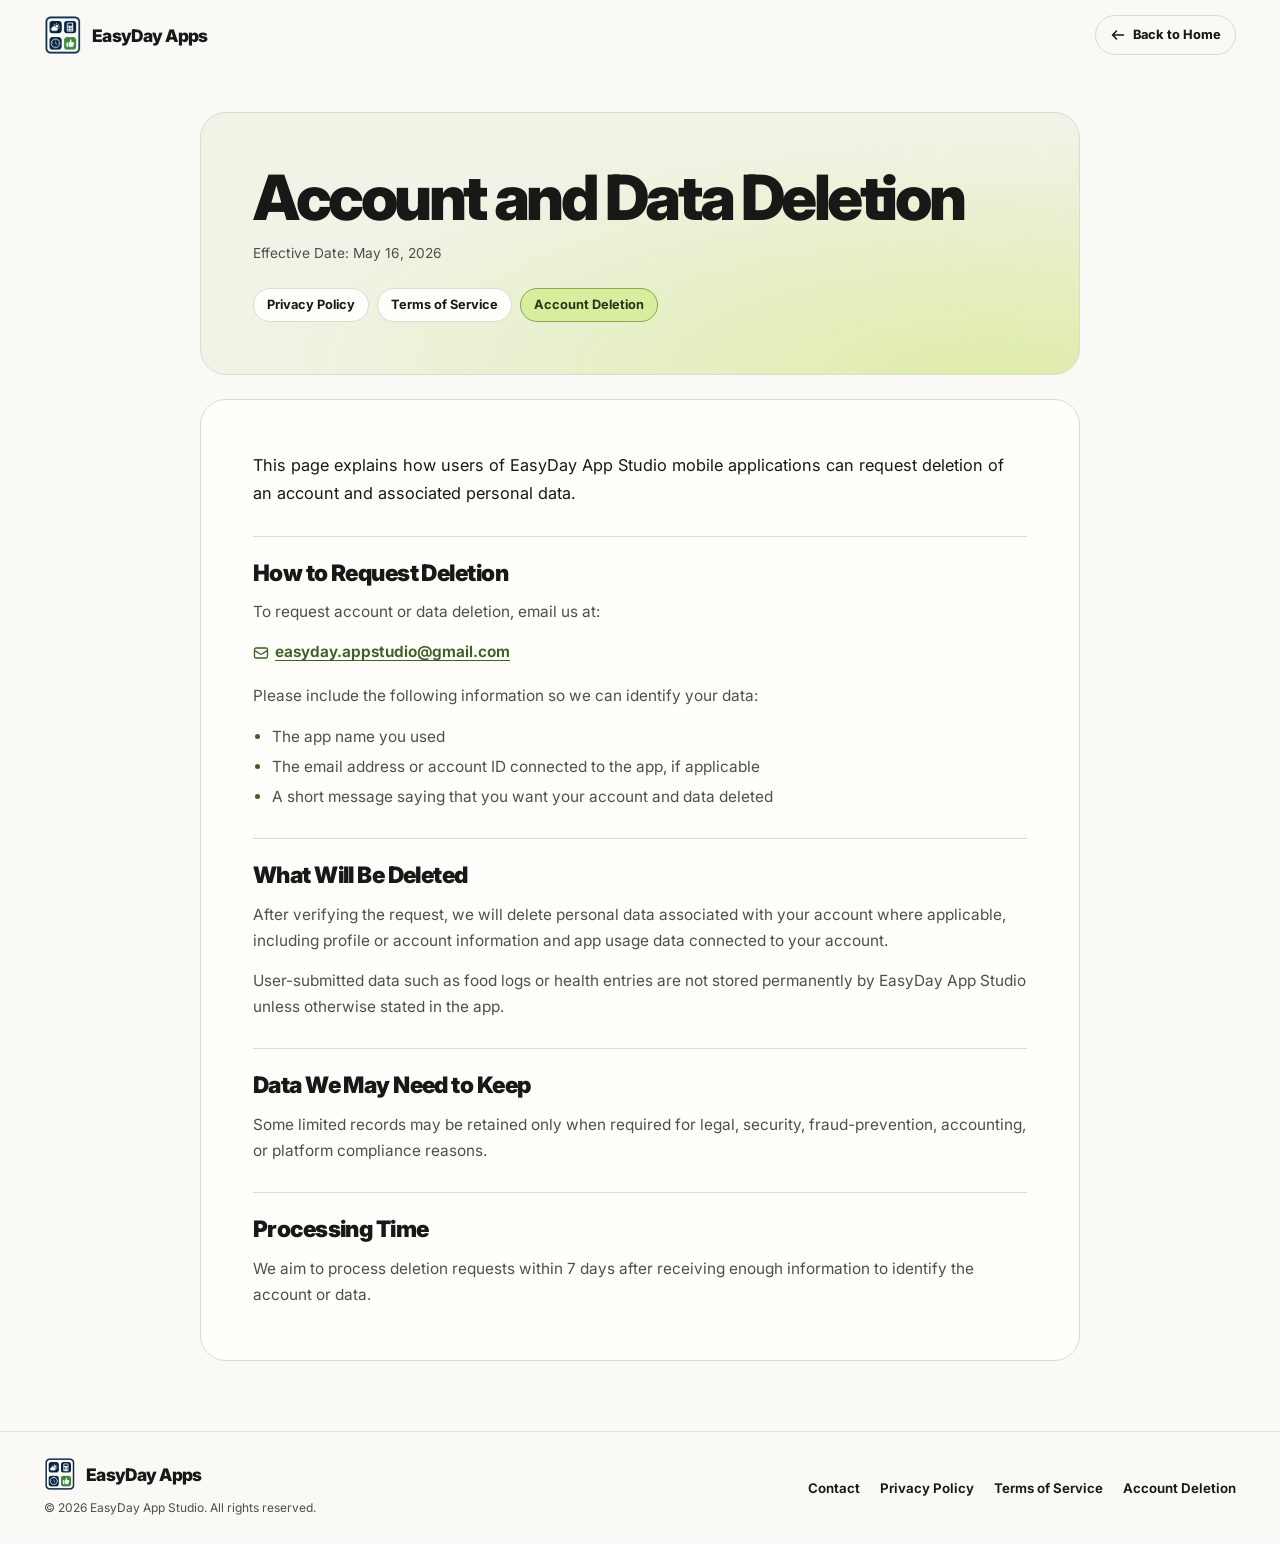
==== account-deletion.html @ 20a2bd1e "Match legal pages to the EasyDay site design" ====
<!DOCTYPE html>
<html lang="en">
<head>
  <meta charset="UTF-8">
  <meta name="viewport" content="width=device-width, initial-scale=1.0">
  <link rel="icon" type="image/x-icon" href="assets/ico.ico">
  <title>Account Deletion — EasyDay App Studio</title>
  <link rel="preconnect" href="https://fonts.googleapis.com">
  <link rel="preconnect" href="https://fonts.gstatic.com" crossorigin>
  <link href="https://fonts.googleapis.com/css2?family=Inter:wght@400;500;600;700;800;900&display=swap" rel="stylesheet">
  <meta name="theme-color" content="#f8f7f2">
  <script src="assets/theme.js"></script>
  <link rel="stylesheet" href="assets/home.css">
  <link rel="stylesheet" href="assets/dark.css">
  <link rel="stylesheet" href="assets/legal.css">
</head>
<body class="legal-page">
  <a class="skip-link" href="#main">Skip to content</a>
  <header class="site-header legal-header">
    <div class="wrap header-inner">
      <a class="brand" href="index.html">
        <img src="assets/Icon.png" width="38" height="38" alt="">
        <span>EasyDay Apps</span>
      </a>
      <a class="button legal-back" href="index.html">
        <svg width="16" height="16" viewBox="0 0 16 16" aria-hidden="true">
          <path d="M13.5 8h-11m4-4-4 4 4 4" fill="none" stroke="currentColor" stroke-width="1.6" stroke-linecap="round" stroke-linejoin="round"/>
        </svg>
        <span>Back to Home</span>
      </a>
    </div>
  </header>

  <main class="wrap legal-shell" id="main" aria-labelledby="document-title">
    <header class="legal-hero">
      <h1 id="document-title">Account and Data Deletion</h1>
      <p class="effective">Effective Date: May 16, 2026</p>
      <nav class="legal-nav" aria-label="Legal documents">
        <a href="privacy-policy.html">Privacy Policy</a>
        <a href="terms-of-service.html">Terms of Service</a>
        <a href="account-deletion.html" aria-current="page">Account Deletion</a>
      </nav>
    </header>

    <article class="legal-copy" aria-labelledby="document-title">
      <p class="intro">This page explains how users of EasyDay App Studio mobile applications can request deletion of an account and associated personal data.</p>

      <h2>How to Request Deletion</h2>
      <p>To request account or data deletion, email us at:</p>
      <p><a href="mailto:easyday.appstudio@gmail.com" class="contact-link">
        <svg width="16" height="16" fill="none" viewBox="0 0 24 24" stroke="currentColor" stroke-width="2"><path stroke-linecap="round" stroke-linejoin="round" d="M21.75 6.75v10.5a2.25 2.25 0 0 1-2.25 2.25h-15a2.25 2.25 0 0 1-2.25-2.25V6.75m19.5 0A2.25 2.25 0 0 0 19.5 4.5h-15a2.25 2.25 0 0 0-2.25 2.25m19.5 0v.243a2.25 2.25 0 0 1-1.07 1.916l-7.5 4.615a2.25 2.25 0 0 1-2.36 0L3.32 8.91a2.25 2.25 0 0 1-1.07-1.916V6.75"/></svg>
        easyday.appstudio@gmail.com
      </a></p>
      <p>Please include the following information so we can identify your data:</p>
      <ul>
        <li>The app name you used</li>
        <li>The email address or account ID connected to the app, if applicable</li>
        <li>A short message saying that you want your account and data deleted</li>
      </ul>

      <h2>What Will Be Deleted</h2>
      <p>After verifying the request, we will delete personal data associated with your account where applicable, including profile or account information and app usage data connected to your account.</p>
      <p>User-submitted data such as food logs or health entries are not stored permanently by EasyDay App Studio unless otherwise stated in the app.</p>

      <h2>Data We May Need to Keep</h2>
      <p>Some limited records may be retained only when required for legal, security, fraud-prevention, accounting, or platform compliance reasons.</p>

      <h2>Processing Time</h2>
      <p>We aim to process deletion requests within 7 days after receiving enough information to identify the account or data.</p>
    </article>
  </main>

  <footer class="site-footer" id="support">
    <div class="wrap footer-inner">
      <div>
        <a class="brand" href="index.html">
          <img src="assets/Icon.png" width="32" height="32" alt="">
          <span>EasyDay Apps</span>
        </a>
        <p>&copy; 2026 EasyDay App Studio. All rights reserved.</p>
      </div>
      <nav class="footer-links" aria-label="Support and legal">
        <a href="mailto:easyday.appstudio@gmail.com">Contact</a>
        <a href="privacy-policy.html">Privacy Policy</a>
        <a href="terms-of-service.html">Terms of Service</a>
        <a href="account-deletion.html">Account Deletion</a>
      </nav>
    </div>
  </footer>
</body>
</html>
---- assets/home.css ----
:root {
  color-scheme: light;
  --ink: #161916;
  --muted: #4b5148;
  --paper: #faf9f5;
  --card: #f1efe5;
  --lime: #bde952;
  --line: #dadbd1;
  --wrap: min(1240px, calc(100% - 88px));
  font-family: Inter, Arial, sans-serif;
  color: var(--ink);
  background: var(--paper);
  font-synthesis: none;
}

*, *::before, *::after { box-sizing: border-box; }
html { scroll-behavior: smooth; }
body { margin: 0; min-width: 0; }
img { display: block; max-width: 100%; }
a { color: inherit; text-decoration: none; }
button { font: inherit; }
h1, h2, h3, p, figure { margin: 0; }
h1, h2, h3 { text-wrap: balance; }
p { line-height: 1.55; }
[id] { scroll-margin-top: 20px; }
:focus-visible { outline: 3px solid #527913; outline-offset: 5px; }
.wrap { width: var(--wrap); margin-inline: auto; }
.section { margin-block: 54px; }

.skip-link { position: absolute; top: 8px; left: 8px; padding: 12px; background: white; transform: translateY(-160%); z-index: 10; }
.skip-link:focus { transform: translateY(0); }
.site-header { position: relative; z-index: 2; background: var(--paper); }
.header-inner { display: flex; align-items: center; justify-content: space-between; gap: 26px; min-height: 78px; }
.brand { display: inline-flex; align-items: center; gap: 10px; font-weight: 850; font-size: 1.08rem; white-space: nowrap; letter-spacing: -.04em; }
.brand img { flex: none; object-fit: contain; }
.main-nav, .header-actions, .actions, .language { display: flex; align-items: center; }
.main-nav { gap: clamp(15px, 2.6vw, 39px); }
.main-nav a { font-size: .85rem; font-weight: 650; white-space: nowrap; }
.main-nav a:hover, .footer-links a:hover { text-decoration: underline; text-underline-offset: 4px; }
.header-actions { gap: 16px; }
.language { gap: 2px; border: 1px solid var(--line); border-radius: 24px; padding: 3px; }
.language a { padding: 6px 9px; border-radius: 20px; font-size: .73rem; font-weight: 800; }
.language a[aria-current] { background: #e4efcf; color: #2f4811; }
.theme-toggle {
  display: inline-flex;
  align-items: center;
  gap: 2px;
  flex: none;
  padding: 3px;
  border: 1px solid var(--line);
  border-radius: 24px;
  background: transparent;
  color: var(--muted);
  cursor: pointer;
}
.theme-toggle[hidden] { display: none; }
.theme-toggle span { display: grid; width: 26px; height: 26px; place-items: center; border-radius: 50%; }
.theme-sun { font-size: 1.03rem; line-height: 1; }
.theme-moon::before {
  content: "";
  width: 12px;
  height: 12px;
  border-radius: 50%;
  box-shadow: -3px 2px 0 0 currentColor;
  transform: translate(2px, -1px);
}
.theme-toggle[aria-checked="false"] .theme-sun { background: #e4efcf; color: #2f4811; }
.theme-toggle[aria-checked="true"] .theme-moon { background: #d2edaa; color: #172017; }
.theme-toggle:hover { border-color: #7e9d54; }
.button {
  display: inline-flex;
  justify-content: center;
  align-items: center;
  gap: 12px;
  min-height: 50px;
  border: 1px solid transparent;
  border-radius: 16px;
  padding: 12px 20px;
  font-size: .91rem;
  font-weight: 750;
  line-height: 1.2;
  text-align: center;
  transition: transform .2s ease, background-color .2s ease, box-shadow .2s ease;
}
.button:hover { transform: translateY(-2px); }
.button-lime { color: #151b0d; background: linear-gradient(145deg,#d0f774,#a7d94a); box-shadow: 0 5px 16px #38561526; }
.header-download { min-height: 41px; border-radius: 24px; padding-inline: 16px; white-space: nowrap; font-size: .79rem; }

.hero {
  overflow: hidden;
  background:
    radial-gradient(ellipse at 77% 87%, #d9ec9c 0%, #e8f1cd 28%, transparent 61%),
    radial-gradient(ellipse at 88% 15%, #f0eee3, transparent 54%),
    var(--paper);
}
.hero-grid { display: grid; grid-template-columns: .82fr 1.18fr; align-items: center; min-height: 580px; }
.hero-copy { position: relative; z-index: 1; padding-block: 32px 72px; }
.hero-label {
  display: inline-block;
  margin-bottom: 17px;
  padding: 6px 13px;
  border-radius: 28px;
  background: #e8f2cf;
  color: #243318;
  font-size: .79rem;
  font-weight: 750;
}
.hero h1 { font-size: clamp(3.15rem, 5.4vw, 5.1rem); line-height: .99; font-weight: 900; letter-spacing: -.065em; text-wrap: initial; }
.hero:lang(ru) h1 { font-size: clamp(2.85rem, 4.75vw, 4.4rem); }
.hero h1 span { display: block; }
.underline { position: relative; width: fit-content; white-space: nowrap; }
.underline::after {
  position: absolute;
  content: "";
  left: 8%;
  right: 2%;
  bottom: -.18em;
  height: .22em;
  border-top: .069em solid #a9d645;
  border-radius: 50%;
  transform: rotate(-2deg);
}
.hero-description { max-width: 415px; margin-top: 28px; color: #383d35; font-size: clamp(1.08rem, 1.8vw, 1.37rem); font-weight: 500; }
.actions { flex-wrap: wrap; gap: 10px; }
.hero .actions { margin-top: 25px; }
.store-badge {
  justify-content: flex-start;
  gap: 10px;
  min-height: 54px;
  padding: 8px 14px;
  border-color: #414641;
  border-radius: 16px;
  background: #191c19;
  color: #fff;
  box-shadow: 0 5px 14px #2223;
}
.store-badge[aria-disabled="true"] { opacity: .76; }
.store-badge[aria-disabled="true"]:hover { transform: none; }
.store-logo { width: 28px; height: 29px; flex: 0 0 28px; object-fit: contain; }
.store-badge-copy { display: grid; gap: 2px; text-align: start; white-space: nowrap; }
.store-badge-copy span { font-size: .66rem; font-weight: 500; line-height: 1.1; }
.store-badge-copy strong { font-size: 1.16rem; font-weight: 650; line-height: 1.05; letter-spacing: -.035em; }
.hero-stage { position: relative; min-width: 0; height: 580px; isolation: isolate; }
.hero-stage::before {
  content: "";
  position: absolute;
  width: 88%;
  height: 64%;
  right: -14%;
  bottom: -9%;
  border-radius: 50%;
  background: var(--hero-glow, #b0d5488c);
  filter: blur(55px);
  z-index: -1;
}
.phone {
  position: relative;
  width: var(--phone-width, 224px);
  max-width: 100%;
  container-type: inline-size;
  padding: 5px;
  border: 2px solid #646862;
  border-color: #9a9e96 #484c47 #343834 #777b75;
  border-radius: 18% / 8.1%;
  background: #0b0c0c;
  box-shadow: inset 0 0 0 1px #ffffff38, 0 20px 40px #20261545, 0 2px 7px #20261545;
}
.phone::before {
  content: "";
  position: absolute;
  inset: 17% -4px 43%;
  background:
    linear-gradient(#999c95,#454943) left top / 3px 10% no-repeat,
    linear-gradient(#999c95,#454943) left 0 top 21% / 3px 16% no-repeat,
    linear-gradient(#999c95,#454943) left 0 top 44% / 3px 16% no-repeat,
    linear-gradient(#777c75,#414541) right 0 top 32% / 3px 24% no-repeat;
  pointer-events: none;
}
.phone-screen { position: relative; overflow: hidden; border-radius: 15.8% / 7.04%; }
.phone-screen img { width: 100%; height: auto; }
.phone-screen::after {
  content: "";
  position: absolute;
  z-index: 1;
  inset-block-start: 0.84%;
  inset-inline-start: 50%;
  width: 24%;
  height: 2.85%;
  border-radius: 999px;
  transform: translateX(-50%);
  background: radial-gradient(circle at 82% 50%, #22293a 0, #121621 6%, transparent 9%), #050607;
  box-shadow: 0 0 0 1px #ffffff20;
  pointer-events: none;
}
.phone-status {
  position: absolute;
  inset: 0 0 auto;
  display: flex;
  align-items: center;
  justify-content: space-between;
  height: 5.2%;
  padding-inline: 11%;
  color: #111216;
  background: #f3f4f3;
  font: 750 clamp(6px, 5.6cqw, 13px) / 1 -apple-system, BlinkMacSystemFont, Inter, sans-serif;
  pointer-events: none;
}
.phone-screen:has([data-dark-screen]) .phone-status { color: #fff; background: #181920; }
.status-definitions { position: absolute; }
.status-symbols { display: block; flex: none; width: 3.9em; height: 1em; }
.hero-stage .phone { position: absolute; }
.hero-back { --phone-width: clamp(150px, 17vw, 230px); top: 90px; left: 10%; transform: rotate(-11deg); }
.hero-front { --phone-width: clamp(175px, 19.6vw, 248px); top: 12px; left: 34%; transform: rotate(4.4deg); }
.leaf {
  position: absolute;
  width: calc(var(--leaf-size, 78px) * var(--leaf-scale, 1));
  aspect-ratio: 2.25;
  border-radius: 95% 0 95% 4% / 100% 0 100% 4%;
  transform: rotate(var(--leaf-angle, -14deg));
  background:
    radial-gradient(ellipse at 67% 22%, #d9f5a34f, transparent 64%),
    linear-gradient(147deg, var(--leaf-upper, #aed875), var(--leaf-middle, #7cae48) 56%, var(--leaf-shade, #52802c));
  box-shadow: inset 0 1px 1px #e1f8bc40, inset 0 -5px 9px #24491b30, 0 5px 10px #203a1a26;
  pointer-events: none;
}
.leaf::after {
  content: "";
  position: absolute;
  top: 28%;
  left: 11%;
  width: 77%;
  height: 30%;
  border-bottom: 1px solid var(--leaf-vein, #edfac670);
  border-radius: 50%;
  transform: rotate(-15deg);
}
.leaf-one { --leaf-size: 79px; --leaf-angle: 151deg; top: 22%; left: 0; }
.leaf-two { --leaf-size: 76px; --leaf-angle: -53deg; top: 11%; left: 6%; }
.leaf-three { --leaf-size: 126px; --leaf-angle: -16deg; right: 7%; bottom: 5%; }
.leaf-four { --leaf-size: 72px; --leaf-angle: -51deg; right: 0; bottom: 12%; }
.leaf-five { --leaf-size: 55px; --leaf-angle: 30deg; right: 11%; top: 9%; }
.leaf-six { --leaf-size: 56px; --leaf-angle: -16deg; left: 3%; bottom: 10%; }
.floating {
  position: absolute;
  display: flex;
  align-items: center;
  gap: 9px;
  width: max-content;
  max-width: 36%;
  padding: 12px 14px;
  border-radius: 17px;
  background: #fcfcf2ed;
  border: 1px solid #fff;
  box-shadow: 0 9px 22px #3a4a2121;
}
.floating strong { display: block; font-size: .83rem; letter-spacing: -.025em; line-height: 1.25; }
.floating small { display: block; margin-top: 4px; color: #47523d; font-size: .73rem; line-height: 1.25; }
.float-camera { top: 109px; right: 1%; transform: rotate(-9deg); }
.float-progress {
  top: 198px;
  right: -1%;
  transform: translate(clamp(5px, .8vw, 12px), clamp(-10px, -.7vw, -5px)) rotate(-5deg);
}
.float-water { top: 288px; right: 1%; transform: rotate(3deg); }
.tile-icon { display: grid; flex: 0 0 33px; width: 33px; height: 33px; place-items: center; border-radius: 9px; background: #dfefb1; color: #406414; font-size: 1.55rem; font-weight: 800; }
.floating .tile-icon img { width: 84%; height: 84%; object-fit: contain; }
.float-camera .tile-icon { background: #eee5fb; }
.water-icon { color: #176485; background: #def1fa; }

h2 { font-size: clamp(2rem, 4.25vw, 3.75rem); line-height: 1.04; font-weight: 880; letter-spacing: -.055em; }
.section-intro { display: grid; grid-template-columns: 1.15fr .85fr; gap: 28px; align-items: end; margin-bottom: 24px; }
.section-intro p { max-width: 415px; color: var(--muted); }
.feature-grid { display: grid; grid-template-columns: repeat(3,minmax(0,1fr)); gap: 16px; }
.feature-card {
  position: relative;
  display: block;
  min-height: 258px;
  padding: 21px;
  padding-bottom: 114px;
  border-radius: 22px;
  background: linear-gradient(155deg,#f3f0e7,#f1efe5);
  isolation: isolate;
}
a.feature-card { transition: box-shadow .2s ease, transform .2s ease; }
a.feature-card:hover { transform: translateY(-3px); box-shadow: 0 8px 20px #4a552917; }
.feature-card h3 { margin-block: 10px 7px; font-size: clamp(1.15rem, 2vw, 1.58rem); line-height: 1.1; letter-spacing: -.055em; text-wrap: initial; }
.feature-card p { max-width: 250px; color: #383e34; font-size: .9rem; line-height: 1.4; }
.feature-icon { display: grid; width: 40px; height: 40px; place-items: center; border-radius: 13px; background: #ccf572; }
.feature-icon img { width: 80%; height: 80%; object-fit: contain; }
.camera-art, .diary-art, .dumbbell-art {
  position: absolute;
  right: -3px;
  bottom: -8px;
  z-index: -1;
  transform: rotate(var(--art-tilt)) scale(1.13);
  pointer-events: none;
}
.camera-art, .diary-art { background: linear-gradient(135deg,#e3f3b1,#b5d65b); border: 5px solid #85a83b; box-shadow: 0 8px 20px #5e771629; }
.camera-art { --art-tilt: -9deg; width: 112px; height: 74px; border-radius: 18px; }
.camera-art::before { content: ""; position: absolute; left: 19px; top: -15px; width: 30px; height: 14px; border-radius: 5px 5px 0 0; background: #85a83b; }
.camera-art i { position: absolute; width: 42px; height: 42px; border: 5px solid #698725; border-radius: 50%; left: 30px; top: 11px; }
.diary-art { --art-tilt: -10deg; width: 86px; height: 86px; border-radius: 12px 15px 15px 12px; border-inline-start-width: 12px; }
.diary-art::before { content: ""; position: absolute; top: 13px; left: -17px; width: 19px; height: 6px; border-radius: 6px; background: #648629; box-shadow: 0 20px #648629, 0 40px #648629; }
.diary-art i { position: absolute; top: 24px; left: 16px; width: 37px; height: 4px; border-radius: 3px; background: #648629; box-shadow: 0 10px #648629, 0 20px #648629; }
.dumbbell-art { --art-tilt: -13deg; width: 131px; height: 64px; filter: drop-shadow(0 7px 8px #5e771633); }
.dumbbell-art::before, .dumbbell-art::after {
  content: "";
  position: absolute;
  z-index: 1;
  top: 0;
  width: 28px;
  height: 64px;
  border: 4px solid #83a83b;
  border-radius: 10px;
  background: linear-gradient(#d6eb9b,#a3c64f);
}
.dumbbell-art::before { left: 11px; }
.dumbbell-art::after { right: 11px; }
.dumbbell-art i { position: absolute; top: 25px; inset-inline: 0; height: 14px; border-radius: 6px; background: linear-gradient(#9dbb54,#6d8c2c); }

.ai-panel {
  display: grid;
  grid-template-columns: minmax(0, .88fr) minmax(0, 1.62fr);
  align-items: center;
  gap: clamp(12px, 2vw, 26px);
  padding-inline: clamp(24px, 4vw, 48px);
  overflow: hidden;
  border-radius: 28px;
  background: radial-gradient(ellipse at 68% 114%, #536329, transparent 67%), linear-gradient(135deg, #2b2d2b, #191d17);
  color: white;
}
.ai-copy { position: relative; z-index: 1; padding-block: 36px; }
.ai-label { display: inline-block; margin-bottom: 15px; padding: 5px 13px; border: 1px solid #7b9a3c; border-radius: 24px; background: #44562c; color: #f2f9df; font-size: .76rem; font-weight: 700; }
.ai-copy h2 { font-size: clamp(2rem, 3.55vw, 3.3rem); text-wrap: initial; }
.ai-copy > p:not(.ai-label) { max-width: 415px; margin-top: 14px; color: #f2f4e9; }
.ai-copy .button { margin-top: 20px; border-radius: 999px; }
.ai-demo {
  display: grid;
  grid-template-columns: minmax(0, 1.2fr) clamp(20px, 3vw, 34px) minmax(205px, .95fr);
  align-items: center;
  align-self: stretch;
  gap: 8px;
}
.ai-visual {
  position: relative;
  align-self: stretch;
  min-width: 0;
  min-height: clamp(350px, 38vw, 440px);
}
.ai-visual img {
  --photo-overhang: 15%;
  --photo-mask: linear-gradient(#000 calc(97% - var(--photo-overhang)), transparent calc(100% - var(--photo-overhang)));
  position: absolute;
  bottom: 0;
  left: 50%;
  width: auto;
  height: auto;
  max-width: calc(116% + 16px);
  max-height: 117%;
  -webkit-mask-image: var(--photo-mask);
  mask-image: var(--photo-mask);
  transform: translate(-50%, var(--photo-overhang));
}
.ai-demo-arrow { width: 100%; height: auto; color: #cff478; }
.ai-result {
  --result-track: #e8eaee;
  position: relative;
  display: grid;
  gap: 13px;
  padding: clamp(12px, 1.7vw, 20px);
  border: 1px solid #ffffffc7;
  border-radius: 22px;
  background: #fafbf1;
  color: #191d16;
  box-shadow: 0 14px 32px #0b130850;
}
.ai-result h3 { display: flex; align-items: center; gap: 5px; font-size: 1rem; line-height: 1.15; }
.ai-result h3 img { flex: none; }
.ai-meal { display: grid; grid-template-columns: 52px minmax(0, 1fr); align-items: start; gap: 10px; }
.ai-meal-thumbnail { position: relative; width: 52px; aspect-ratio: 1; overflow: hidden; border-radius: 9px; background: #393a2c; }
.ai-meal-thumbnail img {
  position: absolute;
  top: -70%;
  left: -90%;
  width: 240%;
  height: auto;
  max-width: none;
}
.ai-meal p { font-size: .77rem; font-weight: 650; line-height: 1.25; }
.ai-meal .ai-calories { margin-top: 5px; font-size: .8rem; font-weight: 700; }
.ai-calories strong { font-size: 1.32rem; letter-spacing: -.04em; }
.ai-macros { display: grid; gap: 7px; margin: 0; }
.ai-macro { display: grid; grid-template-columns: minmax(88px, .95fr) minmax(0, 1fr); align-items: center; gap: 8px; font-size: .73rem; }
.ai-macro dt, .ai-macro dd { display: flex; align-items: center; gap: 6px; margin: 0; }
.ai-macro dt { font-weight: 650; }
.ai-macro dt img { flex: none; border-radius: 6px; }
.ai-macro dd strong { min-width: 3em; text-align: end; white-space: nowrap; }
.ai-macro-bar { flex: 1; height: 6px; border-radius: 999px; background: var(--result-track); }
.ai-macro-bar::before { content: ""; display: block; width: var(--portion); height: 100%; border-radius: inherit; background: var(--macro-color); }
.ai-protein { --macro-color: #ff5c61; --portion: 62%; }
.ai-fat { --macro-color: #77d500; --portion: 18%; }
.ai-carbs { --macro-color: #ffa700; --portion: 100%; }

.progress-section { display: grid; grid-template-columns: 1fr 1fr; align-items: center; gap: 30px; }
.progress-visual {
  position: relative;
  width: 100%;
  aspect-ratio: 1.12;
  container-type: inline-size;
  overflow: hidden;
  border-radius: 25px;
  background: radial-gradient(ellipse at 30% 91%, #dbeea5, transparent 70%), #f3f1e8;
}
.progress-visual .phone { position: absolute; --phone-width: 51cqw; transform-origin: 50% 40%; }
.progress-back { left: 4%; top: 6%; transform: rotate(-5deg); }
.progress-front { left: 47%; top: 3%; transform: rotate(2deg); }
.progress-copy p, .app-copy > p { margin-top: 14px; max-width: 505px; color: var(--muted); }
.progress-details { display: grid; grid-template-columns: repeat(3,minmax(0,1fr)); gap: 8px; margin-top: 22px; }
.progress-details div { display: flex; flex-direction: column; align-items: flex-start; gap: 6px; min-width: 0; padding: 12px; border-radius: 15px; background: #eff3e3; }
.progress-icon { width: 34px; height: 34px; }
.progress-details strong { font-size: .82rem; overflow-wrap: anywhere; }

.app-panel {
  display: grid;
  grid-template-columns: 1fr .86fr;
  align-items: center;
  gap: 32px;
  padding: 33px 48px;
  border: 1px solid #e4e8d8;
  border-radius: 27px;
  background: radial-gradient(ellipse at 82% 61%, #e0edbb, transparent 58%), #f1f3e7;
}
.gallery-options { display: flex; gap: 8px; flex-wrap: wrap; margin-top: 24px; }
.gallery-options button {
  cursor: pointer;
  padding: 9px 13px;
  border: 1px solid #cdd5bd;
  border-radius: 22px;
  background: #fcfcf7;
  color: var(--ink);
  font-size: .85rem;
  font-weight: 650;
  transition: background-color .18s ease, border-color .18s ease, color .18s ease;
}
.gallery-options button:hover { border-color: #688c38; }
.gallery-options button[aria-pressed="true"] { background: #d6ee9e; border-color: #89a84f; }
.gallery-visual { display: grid; justify-items: center; gap: 10px; }
.gallery-phone { --phone-width: 195px; }
.gallery-previous { position: absolute; inset: 0; pointer-events: none; }
.gallery-visual figcaption { color: #3d4f2c; font-size: .85rem; font-weight: 700; }

.download-panel { display: grid; grid-template-columns: auto 1fr auto; align-items: center; gap: 22px; padding: 28px 30px; border-radius: 24px; background: #ebf3d4; }
.download-logo { object-fit: contain; }
.download-copy h2 { font-size: clamp(1.5rem, 3vw, 2.5rem); }
.download-copy p { margin-top: 6px; color: #404934; font-size: .92rem; }
.site-footer { border-top: 1px solid #e2e3d9; }
.footer-inner { display: flex; align-items: center; justify-content: space-between; gap: 28px; min-height: 112px; padding-block: 20px calc(20px + env(safe-area-inset-bottom, 0px)); }
.footer-inner p { margin: 5px 0 0; font-size: .75rem; color: var(--muted); }
.footer-links { display: flex; flex-wrap: wrap; gap: 10px 20px; font-size: .83rem; font-weight: 650; }

@media (max-width: 1120px) {
  :root { --wrap: calc(100% - 60px); }
  .header-inner { gap: 15px; }
  .header-actions { gap: 8px; }
  .main-nav { gap: 15px; }
  .hero-stage, .hero-grid { min-height: 0; height: 510px; }
  .hero-back { top: 72px; left: 4%; }
  .hero-front { top: 16px; left: 30%; }
  .float-camera { top: 78px; }
  .float-progress { top: 160px; }
  .float-water { top: 248px; }
}

@media (max-width: 1000px) {
  .header-download { display: none; }
}

@media (max-width: 880px) {
  :root { --wrap: calc(100% - 44px); }
  .hero-stage, .hero-grid { height: 455px; }
  .hero-copy { padding-bottom: 35px; }
  .hero h1 { font-size: clamp(2.85rem, 6.5vw, 3.8rem); }
  .hero:lang(ru) h1 { font-size: clamp(2.5rem, 5.7vw, 3.5rem); }
  .hero-back { top: 78px; }
  .hero-front { top: 34px; left: 26%; }
  .floating { max-width: 37%; padding: 8px; gap: 6px; }
  .floating strong, .floating small { font-size: .7rem; }
  .tile-icon { width: 25px; height: 25px; flex-basis: 25px; font-size: 1.15rem; }
  .section { margin-block: 41px; }
  .feature-card { min-height: 235px; }
  .ai-panel { grid-template-columns: minmax(0, 1fr); }
  .ai-copy { padding-block: 26px 0; }
  .ai-demo { width: min(100%, 680px); margin-inline: auto; }
  .app-panel { padding-inline: 28px; }
  .download-panel { gap: 14px; padding-inline: 20px; }
}

@media (max-width: 660px) {
  :root { --wrap: calc(100% - 36px); }
  .header-inner { display: grid; grid-template-columns: 1fr auto; gap: 10px 14px; padding-block: 12px 10px; min-height: 0; }
  .brand { font-size: 1rem; }
  .brand img { width: 32px; height: 32px; }
  .main-nav { grid-row: 2; grid-column: 1 / -1; justify-content: space-between; flex-wrap: wrap; gap: 8px; }
  .main-nav a { font-size: .71rem; }
  .header-actions { grid-row: 1; grid-column: 2; }
  .hero-grid { grid-template-columns: 1fr; height: auto; }
  .hero-copy { padding-block: 30px 17px; }
  .hero-label { margin-bottom: 12px; }
  .hero h1 { font-size: clamp(2.8rem, 10.7vw, 4.35rem); }
  .hero:lang(ru) h1 { font-size: clamp(2.45rem, 10.3vw, 3.95rem); }
  .hero-description { margin-top: 22px; font-size: 1.02rem; }
  .hero .actions { margin-top: 17px; }
  .button { min-height: 44px; padding: 10px 13px; font-size: .81rem; }
  .actions .store-badge { gap: 8px; min-height: 50px; padding: 7px 11px; }
  .hero-stage { --leaf-scale: .65; height: clamp(350px, 91vw, 450px); max-width: 470px; width: 100%; margin-inline: auto; }
  .hero-back { --phone-width: clamp(117px, 34vw, 174px); top: 53px; left: 6%; }
  .hero-front { --phone-width: clamp(137px, 40vw, 198px); top: 14px; left: 28%; }
  .leaf-one { top: 19%; }
  .leaf-two { top: 9%; left: 5%; }
  .leaf-three { bottom: 8%; }
  .leaf-four { bottom: 16%; }
  .leaf-six { left: 0; bottom: 13%; }
  .floating { max-width: 35%; border-radius: 12px; padding: 7px; }
  .floating strong, .floating small { font-size: .62rem; }
  .float-camera { top: 65px; right: 0; }
  .float-progress { top: 128px; right: -1%; }
  .float-water { top: 193px; right: 0; }
  .section { margin-block: 33px; }
  .section-intro { grid-template-columns: 1fr; gap: 10px; margin-bottom: 15px; }
  .section-intro p, .ai-copy > p, .progress-copy p, .app-copy > p { font-size: .92rem; }
  .feature-grid { grid-template-columns: 1fr; gap: 23px; }
  .feature-card { padding: 14px 120px 16px 14px; min-height: 133px; border-radius: 16px; }
  .feature-card h3 { font-size: 1.12rem; letter-spacing: -.05em; overflow-wrap: anywhere; }
  .feature-card p { font-size: .77rem; }
  .feature-icon { width: 33px; height: 33px; border-radius: 10px; }
  .camera-art, .diary-art, .dumbbell-art { right: -4px; bottom: -7px; transform: rotate(var(--art-tilt)) scale(.84); }
  .ai-panel { border-radius: 21px; }
  .ai-visual { min-height: 320px; }
  .progress-section { grid-template-columns: 1fr; gap: 17px; }
  .progress-copy { grid-row: 1; }
  .progress-details { margin-top: 15px; gap: 6px; }
  .progress-details div { padding: 10px; }
  .progress-icon { width: 30px; height: 30px; }
  .progress-details strong { font-size: .75rem; }
  .app-panel { grid-template-columns: 1fr; gap: 20px; padding: 20px; border-radius: 21px; }
  .gallery-options { margin-top: 15px; gap: 6px; }
  .gallery-options button { font-size: .76rem; padding: 8px 10px; }
  .gallery-phone { --phone-width: 172px; }
  .download-panel { grid-template-columns: auto 1fr; padding: 18px; border-radius: 20px; }
  .download-panel .actions { grid-column: 1 / -1; }
  .download-logo { width: 43px; height: 43px; }
  .footer-inner { flex-direction: column; align-items: flex-start; gap: 15px; }
}

@media (max-width: 520px) {
  .ai-panel { padding: 0 18px 20px; }
  .ai-demo { grid-template-columns: minmax(0, 1fr); gap: 9px; }
  .ai-visual { min-height: clamp(275px, 72vw, 370px); overflow: hidden; }
  .ai-visual img { max-width: 100%; }
  .ai-demo-arrow { justify-self: center; width: 27px; transform: rotate(90deg); }
  .ai-result { justify-self: center; width: min(100%, 330px); }
}

@media (max-width: 355px) {
  :root { --wrap: calc(100% - 28px); }
  .header-inner { column-gap: 8px; }
  .header-actions { gap: 5px; }
  .brand { gap: 8px; }
  .language a { padding-inline: 6px; }
  .theme-toggle span { width: 23px; height: 23px; }
  .main-nav a { font-size: .68rem; }
  .floating .tile-icon { display: none; }
  .hero h1 { font-size: 2.55rem; }
}

@media (prefers-reduced-motion: reduce) {
  html { scroll-behavior: auto; }
  *, *::before, *::after { transition: none !important; }
}
---- assets/dark.css ----
:root[data-theme="dark"] {
  color-scheme: dark;
  --paper: #111510;
  --ink: #f1f3e9;
  --muted: #b5beb0;
  --line: #374333;
  --accent: #c5ec8c;
  --surface: #20291d;
}

:root[data-theme="dark"] :focus-visible { outline-color: var(--accent); }
:root[data-theme="dark"] .skip-link { background: var(--surface); }
:root[data-theme="dark"] .site-header { box-shadow: inset 0 -1px var(--line); }
:root[data-theme="dark"] .language a[aria-current] { background: #283a24; color: var(--accent); }
:root[data-theme="dark"] .theme-toggle { background: #1b2219; }

:root[data-theme="dark"] .hero {
  --hero-glow: #8aba5140;
  --leaf-upper: #83b656;
  --leaf-middle: #5a8b37;
  --leaf-shade: #2f5827;
  --leaf-vein: #b9e49c69;
  background:
    radial-gradient(ellipse at 75% 72%, #3a552d 0%, #233322 28%, transparent 63%),
    linear-gradient(110deg, #111510 15%, #161e15 62%, #1b291b);
}
:root[data-theme="dark"] .hero-label { background: #253b23; color: #d4efaa; box-shadow: inset 0 0 0 1px #45653b; }
:root[data-theme="dark"] .hero-description { color: #ccd7c4; }
:root[data-theme="dark"] .hero .underline::after { border-top-color: #bce875; }
:root[data-theme="dark"] .store-badge { border-color: #617158; }
:root[data-theme="dark"] a.store-badge:hover { border-color: #b2cd94; }
:root[data-theme="dark"] .hero-back { border-color: #bdc9b9 #788773 #52604e #a3b09d; }
:root[data-theme="dark"] .hero-front {
  border-color: #a8b699 #697963 #465144 #829278;
  box-shadow: inset 0 0 0 1px #ffffff3b, 0 22px 43px #020802a6, 0 0 30px #c1ee8540;
}
:root[data-theme="dark"] .hero .floating {
  border-color: #506a46;
  background: #243322f5;
  box-shadow: 0 10px 25px #02090360;
}
:root[data-theme="dark"] .hero .floating small { color: #c1d0b9; }
:root[data-theme="dark"] .hero .tile-icon { color: #d8f5a7; background: #3b562e; }
:root[data-theme="dark"] .hero .float-camera .tile-icon { background: #443456; }
:root[data-theme="dark"] .hero .water-icon { color: #a8def1; background: #284653; }

:root[data-theme="dark"] .feature-card {
  box-shadow: inset 0 0 0 1px #394633;
  background: radial-gradient(ellipse at 95% 100%, #2b4222 0%, transparent 61%), linear-gradient(145deg, #232b20, #1a2119);
}
:root[data-theme="dark"] .feature-card:hover { box-shadow: inset 0 0 0 1px #71905a, 0 14px 30px #05090360; }
:root[data-theme="dark"] .feature-card p { color: var(--muted); }
:root[data-theme="dark"] .feature-icon { background: #cced94; color: #192313; }

:root[data-theme="dark"] .ai-panel {
  box-shadow: inset 0 0 0 1px #46583b;
  background: radial-gradient(ellipse at 72% 108%, #3e5929, transparent 68%), linear-gradient(135deg, #20281c, #171e16);
}
:root[data-theme="dark"] .ai-label { background: #2e4126; border-color: #567043; color: #dbf2b9; }
:root[data-theme="dark"] .ai-copy > p:not(.ai-label) { color: #c7d1bd; }
:root[data-theme="dark"] .ai-result {
  --result-track: #384435;
  border-color: #52664a;
  background: #242e22;
  color: #f4f8ed;
  box-shadow: 0 14px 32px #0b100a80;
}
:root[data-theme="dark"] .ai-result h3 img { filter: brightness(2); }

:root[data-theme="dark"] .progress-visual {
  box-shadow: inset 0 0 0 1px #3e5037;
  background: radial-gradient(ellipse at 38% 85%, #3b512c, transparent 72%), #1b251b;
}
:root[data-theme="dark"] .progress-details div { background: var(--surface); box-shadow: inset 0 0 0 1px #364832; }
:root[data-theme="dark"] .progress-icon { filter: brightness(1.85) saturate(.75); }

:root[data-theme="dark"] .app-panel {
  border-color: #43543a;
  background: radial-gradient(ellipse at 82% 64%, #334b29, transparent 65%), #1c261b;
}
:root[data-theme="dark"] .gallery-options button { border-color: #465640; background: #172117; color: #e4eadd; }
:root[data-theme="dark"] .gallery-options button:hover { border-color: #a3bf84; }
:root[data-theme="dark"] .gallery-options button[aria-pressed="true"] { border-color: #d0eba9; background: #c6e69a; color: #182314; }
:root[data-theme="dark"] .gallery-visual figcaption { color: #d7e8c9; }
:root[data-theme="dark"] :is(.progress-visual, .gallery-visual) .phone {
  border-color: #929b8b #586553 #363d33 #707c68;
  box-shadow: inset 0 0 0 1px #ffffff38, 0 22px 42px #0008, 0 2px 7px #0007;
}

:root[data-theme="dark"] .download-panel {
  box-shadow: inset 0 0 0 1px #4a613a;
  background: radial-gradient(ellipse at 85% 70%, #384d2a, transparent 70%), #24321f;
}
:root[data-theme="dark"] .download-copy p { color: #c2d0b8; }
:root[data-theme="dark"] .site-footer { border-color: #303d2c; }
---- assets/legal.css ----
.legal-page {
  --legal-hero: radial-gradient(ellipse at 90% 100%, #deeca9, transparent 68%), #f1f3e7;
  --legal-surface: #fffefa;
  --legal-accent: #3d6124;
  --legal-current: #d6ee9e;
  --legal-current-ink: #253713;
  --legal-current-line: #89a84f;
}

:root[data-theme="dark"] .legal-page {
  --legal-hero: radial-gradient(ellipse at 90% 100%, #354c29, transparent 68%), #1c261b;
  --legal-surface: #1a2118;
  --legal-accent: var(--accent);
  --legal-current: #c6e69a;
  --legal-current-ink: #182314;
  --legal-current-line: #d0eba9;
}

.legal-header .header-inner {
  display: flex;
  gap: 10px;
  min-height: 70px;
}

.legal-back {
  gap: 7px;
  min-height: 40px;
  padding: 8px 14px;
  border-color: var(--line);
  border-radius: 999px;
  font-size: .8rem;
  white-space: nowrap;
}

.legal-back:hover { border-color: var(--legal-accent); }
.legal-back svg, .legal-copy .contact-link svg { flex: none; }

.legal-shell {
  max-width: 880px;
  padding-block: clamp(18px, 4vw, 42px) clamp(34px, 6vw, 70px);
}

.legal-hero, .legal-copy {
  padding: clamp(20px, 5vw, 52px);
  border: 1px solid var(--line);
  border-radius: 26px;
}

.legal-hero { background: var(--legal-hero); }
.legal-hero h1 {
  font-size: clamp(2.1rem, 6vw, 3.9rem);
  font-weight: 850;
  line-height: 1.06;
  letter-spacing: -.055em;
  text-wrap: balance;
}

.legal-hero .effective { margin-top: 12px; color: var(--muted); font-size: .86rem; }
.legal-nav { display: flex; flex-wrap: wrap; gap: 8px; margin-top: 24px; }
.legal-nav a {
  padding: 7px 13px;
  border: 1px solid var(--line);
  border-radius: 999px;
  background: var(--legal-surface);
  font-size: .8rem;
  font-weight: 700;
  line-height: 1.4;
}
.legal-nav a:hover { border-color: var(--legal-accent); }
.legal-nav a[aria-current="page"] {
  border-color: var(--legal-current-line);
  background: var(--legal-current);
  color: var(--legal-current-ink);
}

.legal-copy {
  margin-top: clamp(14px, 2.5vw, 24px);
  background: var(--legal-surface);
  color: var(--muted);
  font-size: .96rem;
  line-height: 1.7;
  overflow-wrap: anywhere;
}

.legal-copy p { line-height: inherit; }
.legal-copy :is(p, ul) { margin-bottom: 14px; }
.legal-copy ul { padding-inline-start: 1.25em; }
.legal-copy li + li { margin-top: 4px; }
.legal-copy li::marker { color: var(--legal-accent); }
.legal-copy .intro { color: var(--ink); font-size: 1.02rem; }
.legal-copy h2 {
  margin: 28px 0 12px;
  padding-top: 21px;
  border-top: 1px solid var(--line);
  color: var(--ink);
  font-size: clamp(1.16rem, 2.8vw, 1.42rem);
  line-height: 1.3;
  letter-spacing: -.025em;
}
.legal-copy h3 { margin: 20px 0 8px; color: var(--ink); font-size: 1rem; }
.legal-copy a {
  color: var(--legal-accent);
  font-weight: 650;
  text-decoration: underline;
  text-underline-offset: 3px;
}
.legal-copy .contact-link { display: inline-flex; align-items: center; gap: 6px; max-width: 100%; }
.legal-copy > :last-child { margin-bottom: 0; }

@media (max-width: 660px) {
  .legal-header .header-inner { min-height: 62px; }
  .legal-hero, .legal-copy { border-radius: 21px; }
  .legal-nav { margin-top: 18px; }
}
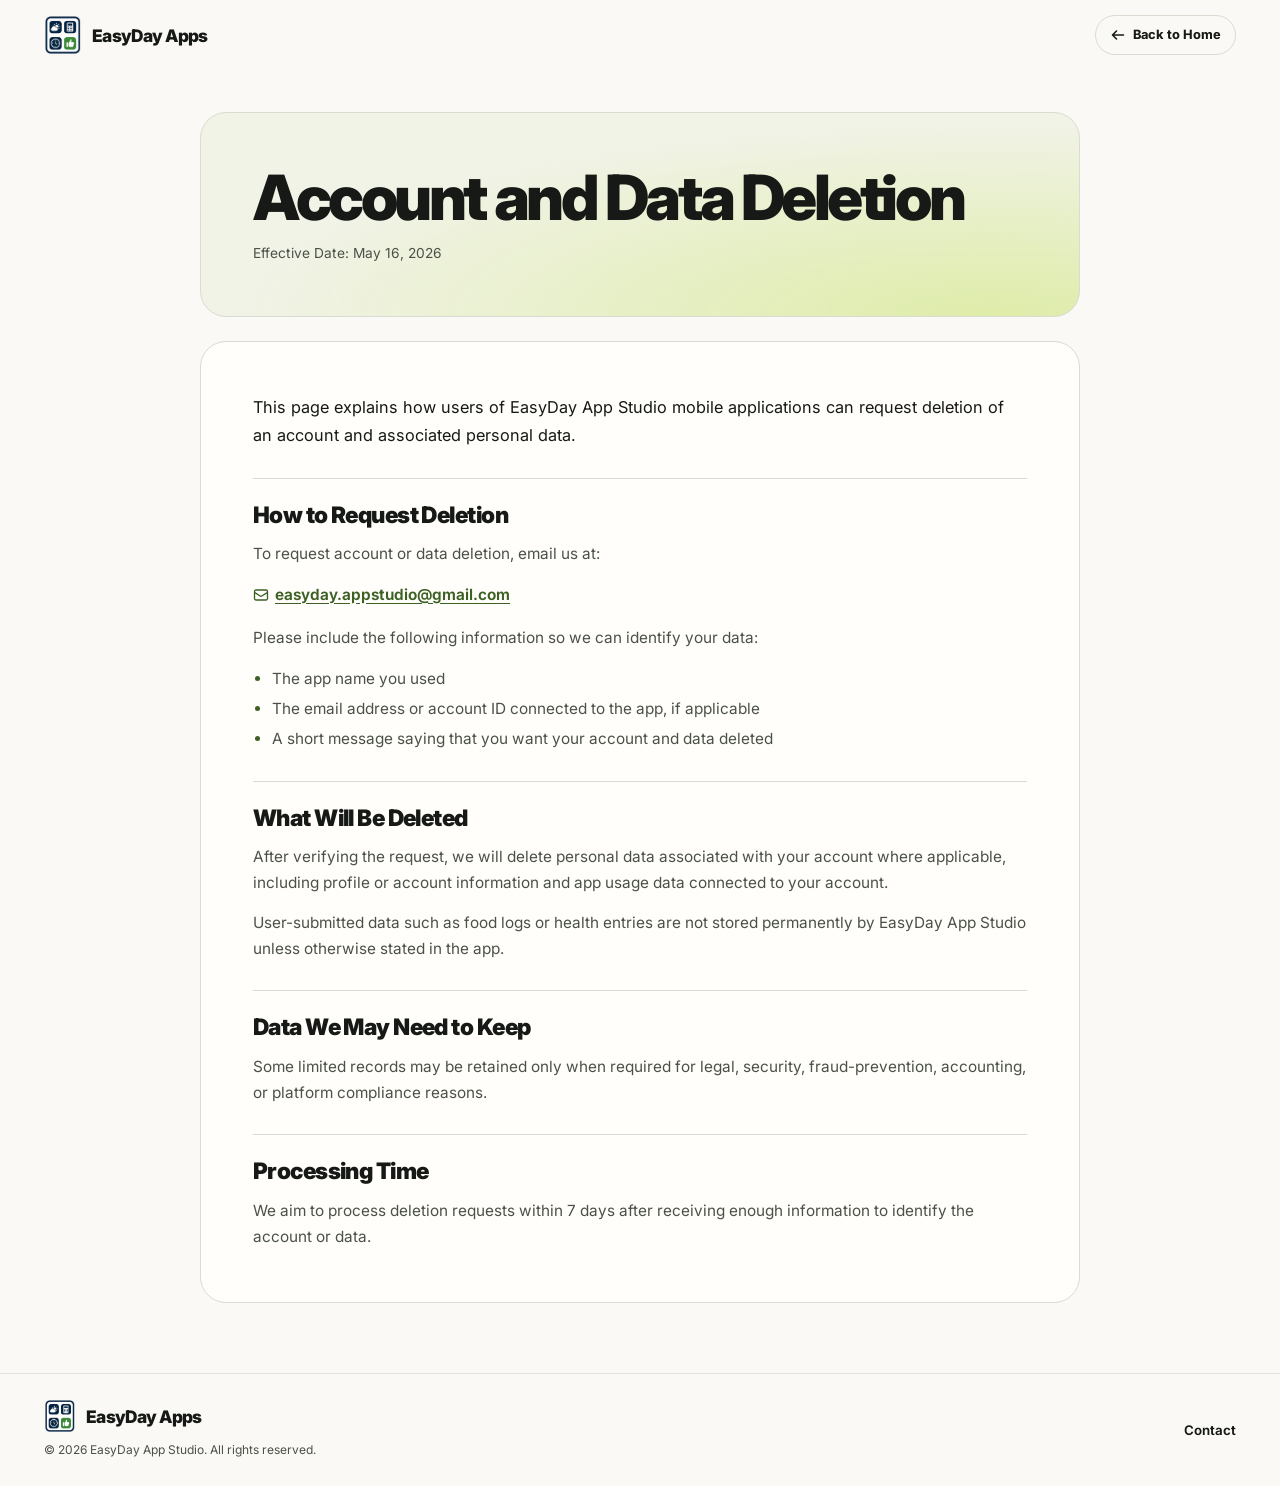
==== commit 1babe220: "Keep the three legal documents separate" ====
--- a/account-deletion.html
+++ b/account-deletion.html
@@ -4,7 +4,7 @@
   <meta charset="UTF-8">
   <meta name="viewport" content="width=device-width, initial-scale=1.0">
   <link rel="icon" type="image/x-icon" href="assets/ico.ico">
-  <title>Account Deletion — EasyDay App Studio</title>
+  <title>Account Deletion – EasyDay App Studio</title>
   <link rel="preconnect" href="https://fonts.googleapis.com">
   <link rel="preconnect" href="https://fonts.gstatic.com" crossorigin>
   <link href="https://fonts.googleapis.com/css2?family=Inter:wght@400;500;600;700;800;900&display=swap" rel="stylesheet">
@@ -35,11 +35,6 @@
     <header class="legal-hero">
       <h1 id="document-title">Account and Data Deletion</h1>
       <p class="effective">Effective Date: May 16, 2026</p>
-      <nav class="legal-nav" aria-label="Legal documents">
-        <a href="privacy-policy.html">Privacy Policy</a>
-        <a href="terms-of-service.html">Terms of Service</a>
-        <a href="account-deletion.html" aria-current="page">Account Deletion</a>
-      </nav>
     </header>
 
     <article class="legal-copy" aria-labelledby="document-title">
@@ -79,11 +74,8 @@
         </a>
         <p>&copy; 2026 EasyDay App Studio. All rights reserved.</p>
       </div>
-      <nav class="footer-links" aria-label="Support and legal">
+      <nav class="footer-links" aria-label="Support">
         <a href="mailto:easyday.appstudio@gmail.com">Contact</a>
-        <a href="privacy-policy.html">Privacy Policy</a>
-        <a href="terms-of-service.html">Terms of Service</a>
-        <a href="account-deletion.html">Account Deletion</a>
       </nav>
     </div>
   </footer>
--- a/assets/legal.css
+++ b/assets/legal.css
@@ -2,18 +2,12 @@
   --legal-hero: radial-gradient(ellipse at 90% 100%, #deeca9, transparent 68%), #f1f3e7;
   --legal-surface: #fffefa;
   --legal-accent: #3d6124;
-  --legal-current: #d6ee9e;
-  --legal-current-ink: #253713;
-  --legal-current-line: #89a84f;
 }
 
 :root[data-theme="dark"] .legal-page {
   --legal-hero: radial-gradient(ellipse at 90% 100%, #354c29, transparent 68%), #1c261b;
   --legal-surface: #1a2118;
   --legal-accent: var(--accent);
-  --legal-current: #c6e69a;
-  --legal-current-ink: #182314;
-  --legal-current-line: #d0eba9;
 }
 
 .legal-header .header-inner {
@@ -56,22 +50,6 @@
 }
 
 .legal-hero .effective { margin-top: 12px; color: var(--muted); font-size: .86rem; }
-.legal-nav { display: flex; flex-wrap: wrap; gap: 8px; margin-top: 24px; }
-.legal-nav a {
-  padding: 7px 13px;
-  border: 1px solid var(--line);
-  border-radius: 999px;
-  background: var(--legal-surface);
-  font-size: .8rem;
-  font-weight: 700;
-  line-height: 1.4;
-}
-.legal-nav a:hover { border-color: var(--legal-accent); }
-.legal-nav a[aria-current="page"] {
-  border-color: var(--legal-current-line);
-  background: var(--legal-current);
-  color: var(--legal-current-ink);
-}
 
 .legal-copy {
   margin-top: clamp(14px, 2.5vw, 24px);
@@ -110,5 +88,4 @@
 @media (max-width: 660px) {
   .legal-header .header-inner { min-height: 62px; }
   .legal-hero, .legal-copy { border-radius: 21px; }
-  .legal-nav { margin-top: 18px; }
 }
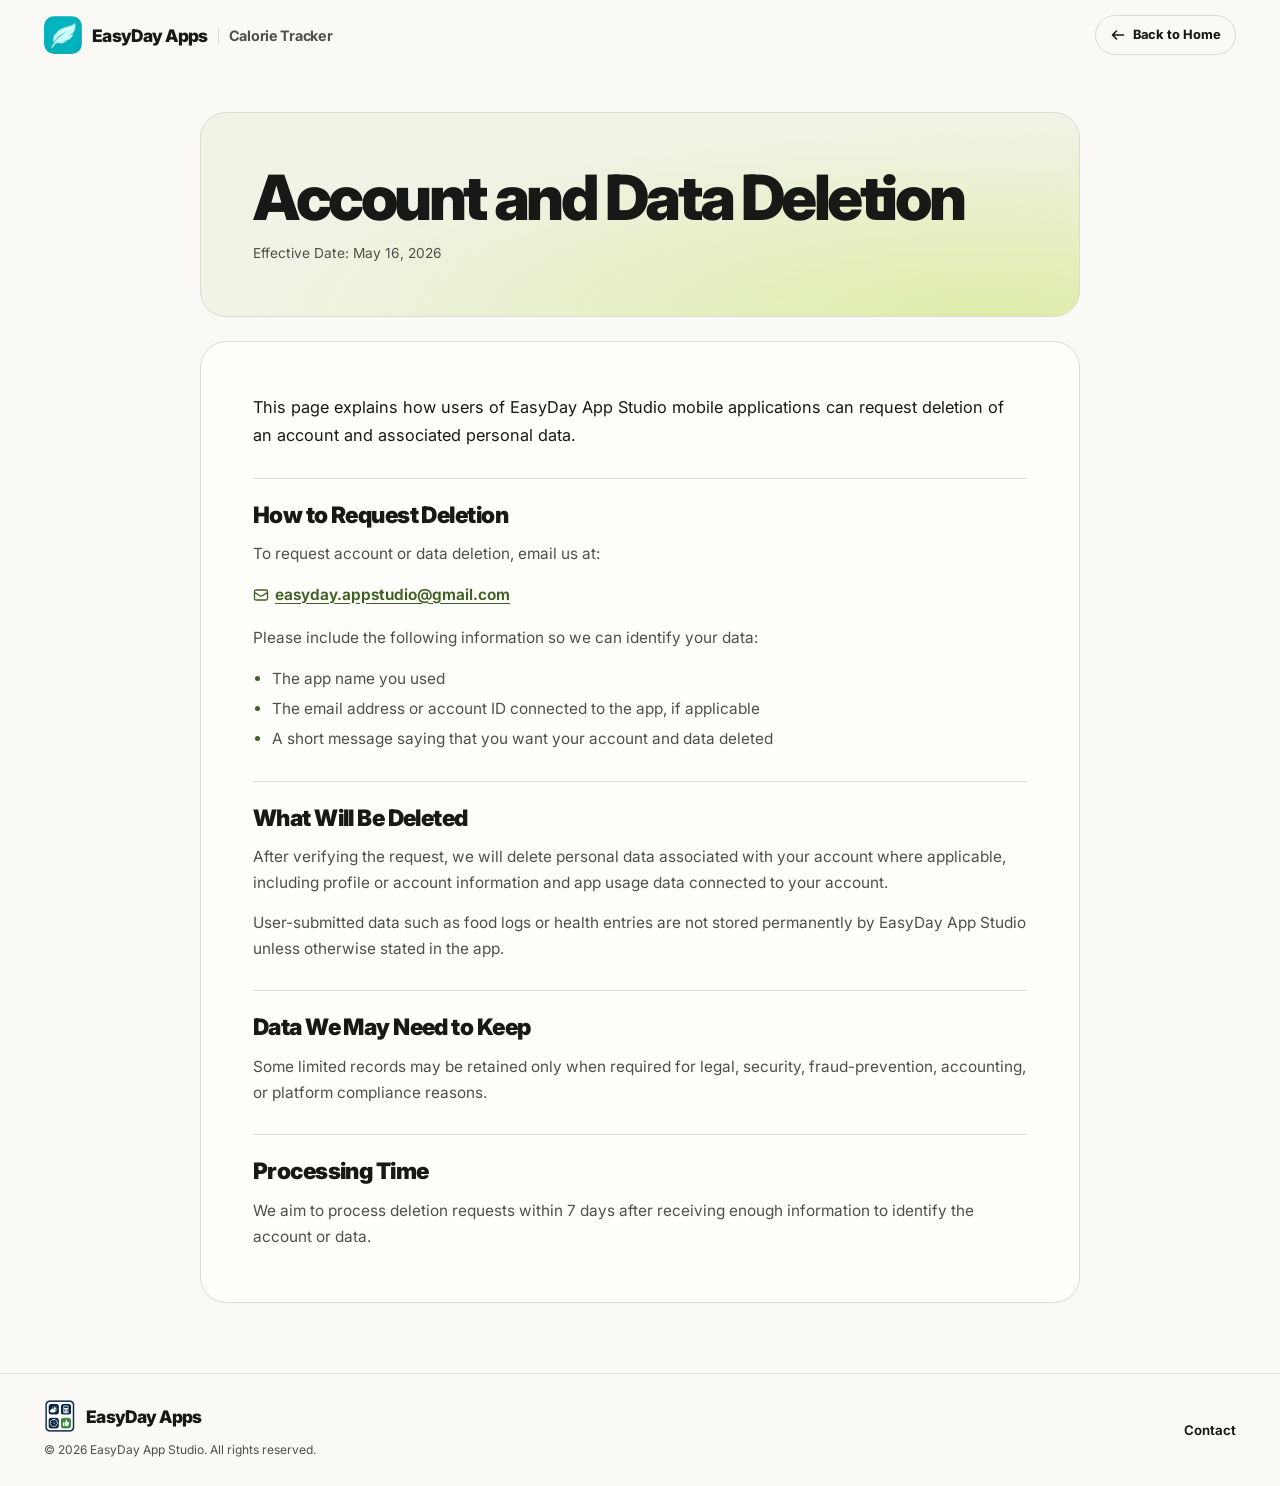
==== commit 873cb766: "Add the teal feather and app name to the site header" ====
--- a/account-deletion.html
+++ b/account-deletion.html
@@ -18,9 +18,10 @@
   <a class="skip-link" href="#main">Skip to content</a>
   <header class="site-header legal-header">
     <div class="wrap header-inner">
-      <a class="brand" href="index.html">
-        <img src="assets/Icon.png" width="38" height="38" alt="">
+      <a class="brand header-brand" href="index.html">
+        <span class="brand-mark"><img src="assets/brand-feather.webp" width="192" height="192" alt=""></span>
         <span>EasyDay Apps</span>
+        <span class="brand-app">Calorie Tracker</span>
       </a>
       <a class="button legal-back" href="index.html">
         <svg width="16" height="16" viewBox="0 0 16 16" aria-hidden="true">
--- a/assets/home.css
+++ b/assets/home.css
@@ -33,6 +33,10 @@
 .header-inner { display: flex; align-items: center; justify-content: space-between; gap: 26px; min-height: 78px; }
 .brand { display: inline-flex; align-items: center; gap: 10px; font-weight: 850; font-size: 1.08rem; white-space: nowrap; letter-spacing: -.04em; }
 .brand img { flex: none; object-fit: contain; }
+.header-brand { justify-self: start; }
+.brand-mark { position: relative; flex: none; width: 38px; aspect-ratio: 1; overflow: hidden; border-radius: 26%; }
+.brand-mark img { position: absolute; inset: -11%; width: 122%; height: 122%; max-width: none; }
+.brand-app { padding-inline-start: 10px; border-inline-start: 1px solid var(--line); color: var(--muted); font-size: .83em; font-weight: 700; letter-spacing: -.02em; }
 .main-nav, .header-actions, .actions, .language { display: flex; align-items: center; }
 .main-nav { gap: clamp(15px, 2.6vw, 39px); }
 .main-nav a { font-size: .85rem; font-weight: 650; white-space: nowrap; }
@@ -118,6 +122,7 @@
   height: .22em;
   border-top: .069em solid #a9d645;
   border-radius: 50%;
+  clip-path: inset(0 0 35% 0);
   transform: rotate(-2deg);
 }
 .hero-description { max-width: 415px; margin-top: 28px; color: #383d35; font-size: clamp(1.08rem, 1.8vw, 1.37rem); font-weight: 500; }
@@ -471,8 +476,14 @@
   .float-water { top: 248px; }
 }
 
-@media (max-width: 1000px) {
+@media (max-width: 1060px) {
   .header-download { display: none; }
+}
+
+@media (max-width: 920px) {
+  .home-header .header-inner { display: grid; grid-template-columns: minmax(0, 1fr) auto; gap: 10px 14px; padding-block: 12px 10px; min-height: 0; }
+  .main-nav { grid-row: 2; grid-column: 1 / -1; justify-content: space-between; flex-wrap: wrap; gap: 8px; }
+  .header-actions { grid-row: 1; grid-column: 2; }
 }
 
 @media (max-width: 880px) {
@@ -497,12 +508,9 @@
 
 @media (max-width: 660px) {
   :root { --wrap: calc(100% - 36px); }
-  .header-inner { display: grid; grid-template-columns: 1fr auto; gap: 10px 14px; padding-block: 12px 10px; min-height: 0; }
   .brand { font-size: 1rem; }
-  .brand img { width: 32px; height: 32px; }
-  .main-nav { grid-row: 2; grid-column: 1 / -1; justify-content: space-between; flex-wrap: wrap; gap: 8px; }
+  .brand-mark { width: 32px; }
   .main-nav a { font-size: .71rem; }
-  .header-actions { grid-row: 1; grid-column: 2; }
   .hero-grid { grid-template-columns: 1fr; height: auto; }
   .hero-copy { padding-block: 30px 17px; }
   .hero-label { margin-bottom: 12px; }
@@ -573,6 +581,12 @@
   .hero h1 { font-size: 2.55rem; }
 }
 
+@media (max-width: 480px) {
+  .home-header .header-brand { grid-column: 1 / -1; }
+  .home-header .main-nav { grid-column: 1; justify-content: flex-start; gap: 6px 10px; }
+  .home-header .header-actions { grid-row: 2; }
+}
+
 @media (prefers-reduced-motion: reduce) {
   html { scroll-behavior: auto; }
   *, *::before, *::after { transition: none !important; }
--- a/assets/legal.css
+++ b/assets/legal.css
@@ -12,12 +12,15 @@
 
 .legal-header .header-inner {
   display: flex;
+  flex-wrap: wrap;
   gap: 10px;
   min-height: 70px;
+  padding-block: 10px;
 }
 
 .legal-back {
   gap: 7px;
+  margin-inline-start: auto;
   min-height: 40px;
   padding: 8px 14px;
   border-color: var(--line);
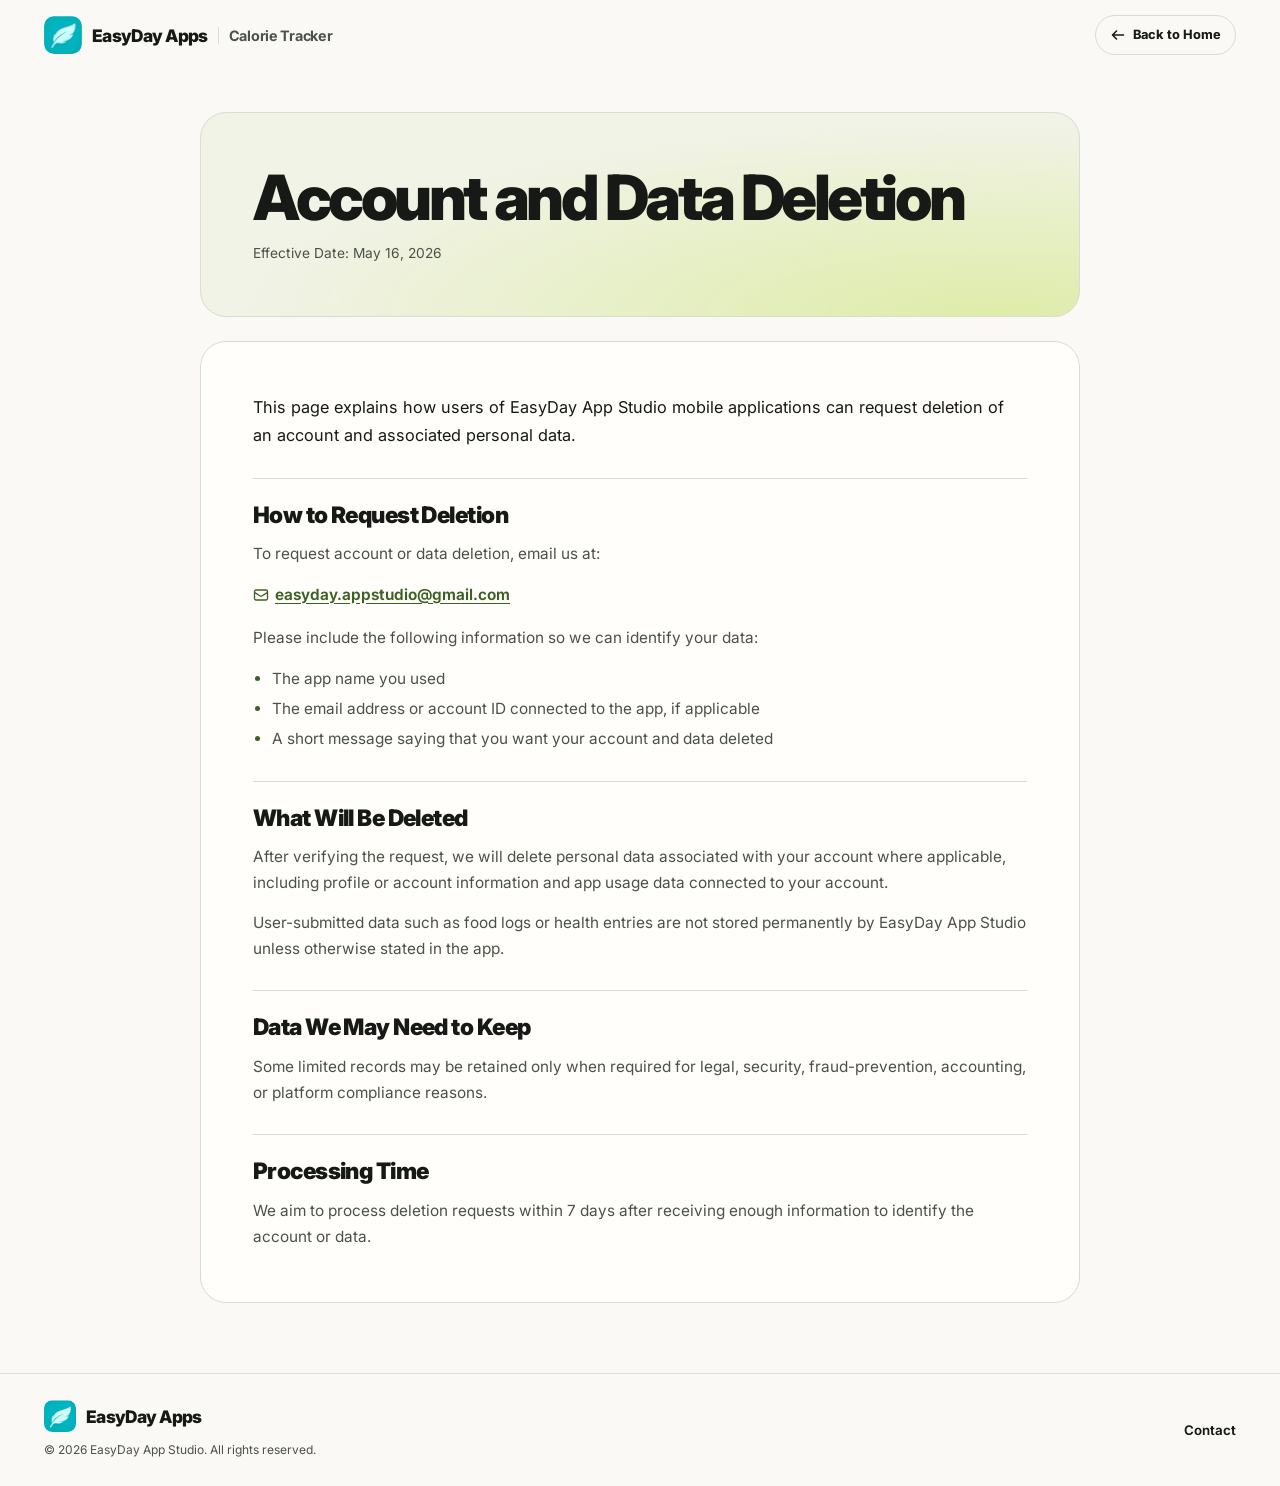
==== commit 57ea2545: "Use the teal feather in browser tabs and footers" ====
--- a/account-deletion.html
+++ b/account-deletion.html
@@ -3,7 +3,7 @@
 <head>
   <meta charset="UTF-8">
   <meta name="viewport" content="width=device-width, initial-scale=1.0">
-  <link rel="icon" type="image/x-icon" href="assets/ico.ico">
+  <link rel="icon" type="image/png" sizes="64x64" href="assets/brand-favicon.png">
   <title>Account Deletion – EasyDay App Studio</title>
   <link rel="preconnect" href="https://fonts.googleapis.com">
   <link rel="preconnect" href="https://fonts.gstatic.com" crossorigin>
@@ -70,7 +70,7 @@
     <div class="wrap footer-inner">
       <div>
         <a class="brand" href="index.html">
-          <img src="assets/Icon.png" width="32" height="32" alt="">
+          <span class="brand-mark"><img src="assets/brand-feather.webp" width="192" height="192" alt=""></span>
           <span>EasyDay Apps</span>
         </a>
         <p>&copy; 2026 EasyDay App Studio. All rights reserved.</p>
--- a/assets/home.css
+++ b/assets/home.css
@@ -34,7 +34,8 @@
 .brand { display: inline-flex; align-items: center; gap: 10px; font-weight: 850; font-size: 1.08rem; white-space: nowrap; letter-spacing: -.04em; }
 .brand img { flex: none; object-fit: contain; }
 .header-brand { justify-self: start; }
-.brand-mark { position: relative; flex: none; width: 38px; aspect-ratio: 1; overflow: hidden; border-radius: 26%; }
+.brand-mark { position: relative; flex: none; width: 32px; aspect-ratio: 1; overflow: hidden; border-radius: 26%; }
+.header-brand .brand-mark { width: 38px; }
 .brand-mark img { position: absolute; inset: -11%; width: 122%; height: 122%; max-width: none; }
 .brand-app { padding-inline-start: 10px; border-inline-start: 1px solid var(--line); color: var(--muted); font-size: .83em; font-weight: 700; letter-spacing: -.02em; }
 .main-nav, .header-actions, .actions, .language { display: flex; align-items: center; }
@@ -509,7 +510,7 @@
 @media (max-width: 660px) {
   :root { --wrap: calc(100% - 36px); }
   .brand { font-size: 1rem; }
-  .brand-mark { width: 32px; }
+  .header-brand .brand-mark { width: 32px; }
   .main-nav a { font-size: .71rem; }
   .hero-grid { grid-template-columns: 1fr; height: auto; }
   .hero-copy { padding-block: 30px 17px; }
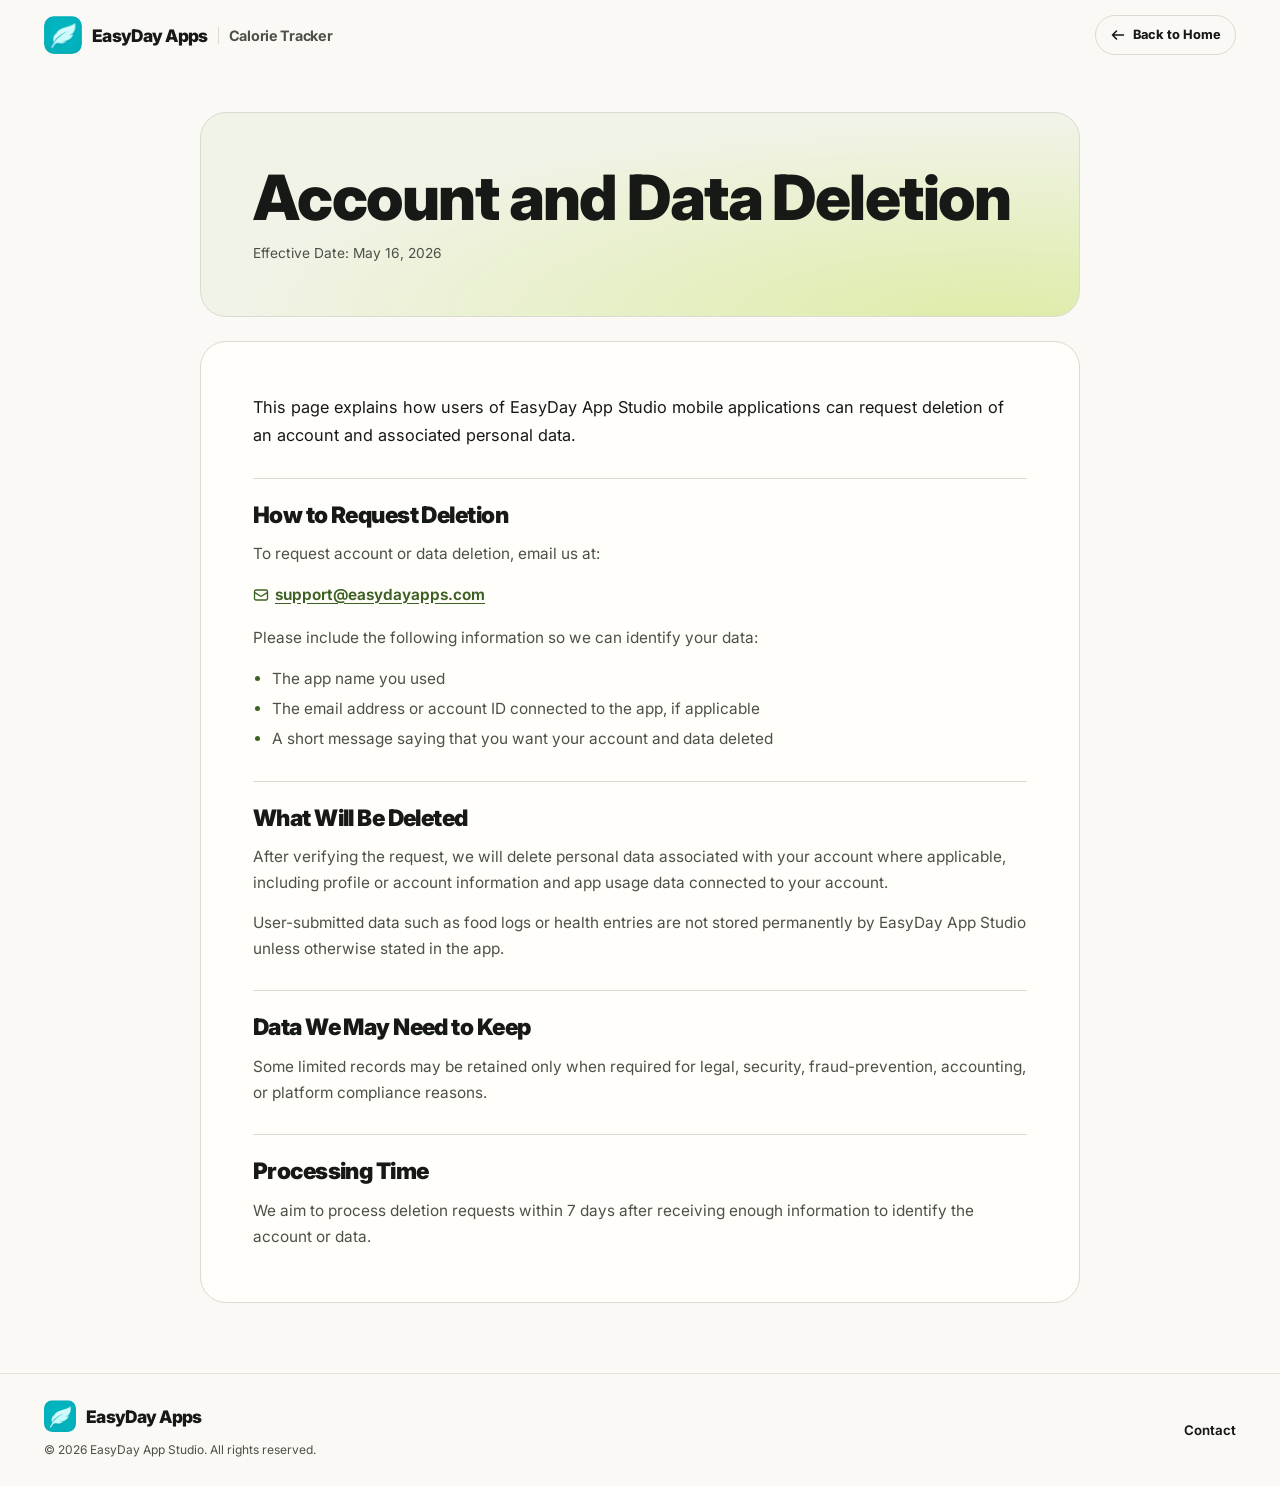
==== commit bbf527cb: "Update mobile menu icon and support email" ====
--- a/account-deletion.html
+++ b/account-deletion.html
@@ -43,9 +43,9 @@
 
       <h2>How to Request Deletion</h2>
       <p>To request account or data deletion, email us at:</p>
-      <p><a href="mailto:easyday.appstudio@gmail.com" class="contact-link">
+      <p><a href="mailto:support@easydayapps.com" class="contact-link">
         <svg width="16" height="16" fill="none" viewBox="0 0 24 24" stroke="currentColor" stroke-width="2"><path stroke-linecap="round" stroke-linejoin="round" d="M21.75 6.75v10.5a2.25 2.25 0 0 1-2.25 2.25h-15a2.25 2.25 0 0 1-2.25-2.25V6.75m19.5 0A2.25 2.25 0 0 0 19.5 4.5h-15a2.25 2.25 0 0 0-2.25 2.25m19.5 0v.243a2.25 2.25 0 0 1-1.07 1.916l-7.5 4.615a2.25 2.25 0 0 1-2.36 0L3.32 8.91a2.25 2.25 0 0 1-1.07-1.916V6.75"/></svg>
-        easyday.appstudio@gmail.com
+        support@easydayapps.com
       </a></p>
       <p>Please include the following information so we can identify your data:</p>
       <ul>
@@ -76,7 +76,7 @@
         <p>&copy; 2026 EasyDay App Studio. All rights reserved.</p>
       </div>
       <nav class="footer-links" aria-label="Support">
-        <a href="mailto:easyday.appstudio@gmail.com">Contact</a>
+        <a href="mailto:support@easydayapps.com">Contact</a>
       </nav>
     </div>
   </footer>
--- a/assets/home.css
+++ b/assets/home.css
@@ -21,6 +21,7 @@
 button { font: inherit; }
 h1, h2, h3, p, figure { margin: 0; }
 h1, h2, h3 { text-wrap: balance; }
+h1, h2, .feature-card h3 { letter-spacing: -.025em; }
 p { line-height: 1.55; }
 [id] { scroll-margin-top: 20px; }
 :focus-visible { outline: 3px solid #527913; outline-offset: 5px; }
@@ -31,6 +32,9 @@
 .skip-link:focus { transform: translateY(0); }
 .site-header { position: relative; z-index: 2; background: var(--paper); }
 .header-inner { display: flex; align-items: center; justify-content: space-between; gap: 26px; min-height: 78px; }
+.home-page { --home-header-height: 78px; scroll-padding-top: var(--home-header-height); }
+.home-header { position: sticky; top: 0; }
+.home-header .header-inner { min-height: var(--home-header-height); }
 .brand { display: inline-flex; align-items: center; gap: 10px; font-weight: 850; font-size: 1.08rem; white-space: nowrap; letter-spacing: -.04em; }
 .brand img { flex: none; object-fit: contain; }
 .header-brand { justify-self: start; }
@@ -39,7 +43,7 @@
 .brand-mark img { position: absolute; inset: -11%; width: 122%; height: 122%; max-width: none; }
 .brand-app { padding-inline-start: 10px; border-inline-start: 1px solid var(--line); color: var(--muted); font-size: .83em; font-weight: 700; letter-spacing: -.02em; }
 .main-nav, .header-actions, .actions, .language { display: flex; align-items: center; }
-.main-nav { gap: clamp(15px, 2.6vw, 39px); }
+.main-nav { gap: clamp(15px, 2.6vw, 39px); margin-inline-start: auto; }
 .main-nav a { font-size: .85rem; font-weight: 650; white-space: nowrap; }
 .main-nav a:hover, .footer-links a:hover { text-decoration: underline; text-underline-offset: 4px; }
 .header-actions { gap: 16px; }
@@ -67,11 +71,65 @@
   height: 12px;
   border-radius: 50%;
   box-shadow: -3px 2px 0 0 currentColor;
-  transform: translate(2px, -1px);
+  transform: translate(3.5px, -2px);
 }
 .theme-toggle[aria-checked="false"] .theme-sun { background: #e4efcf; color: #2f4811; }
 .theme-toggle[aria-checked="true"] .theme-moon { background: #d2edaa; color: #172017; }
 .theme-toggle:hover { border-color: #7e9d54; }
+.mobile-settings { display: none; }
+.settings-trigger {
+  display: flex;
+  min-width: 40px;
+  min-height: 40px;
+  align-items: center;
+  justify-content: center;
+  padding-inline: 8px;
+  border: 1px solid var(--line);
+  border-radius: 20px;
+  background: var(--paper);
+  list-style: none;
+  cursor: pointer;
+}
+.settings-trigger::-webkit-details-marker { display: none; }
+.mobile-settings[open] .settings-trigger { border-color: #7e9d54; }
+.settings-panel {
+  position: absolute;
+  inset: calc(100% + 8px) 0 auto auto;
+  z-index: 1;
+  display: grid;
+  gap: 12px;
+  width: 220px;
+  max-height: calc(100dvh - var(--home-header-height) - 12px);
+  overflow-y: auto;
+  padding: 12px;
+  border: 1px solid var(--line);
+  border-radius: 16px;
+  background: var(--surface, var(--paper));
+  box-shadow: 0 8px 24px #0002;
+}
+.mobile-settings:not([open]) .settings-panel { display: none; }
+.settings-nav { display: grid; gap: 2px; padding-bottom: 8px; border-bottom: 1px solid var(--line); }
+.settings-nav a { display: flex; align-items: center; min-height: 40px; padding-inline: 8px; border-radius: 8px; font-size: .85rem; font-weight: 650; }
+.settings-nav a:hover { background: var(--line); }
+.settings-panel :focus-visible { outline-offset: -3px; }
+.settings-group p { margin-bottom: 5px; color: var(--muted); font-size: .75rem; font-weight: 700; }
+.settings-options { display: grid; grid-template-columns: repeat(2, minmax(0, 1fr)); gap: 6px; }
+.settings-options > * {
+  padding: 8px 4px;
+  border: 1px solid var(--line);
+  border-radius: 12px;
+  background: transparent;
+  color: var(--ink);
+  text-align: center;
+  font-size: .82rem;
+  font-weight: 650;
+  cursor: pointer;
+}
+.settings-options > :is([aria-current], [aria-pressed="true"]) {
+  border-color: #94aa70;
+  background: #d2edaa;
+  color: #172017;
+}
 .button {
   display: inline-flex;
   justify-content: center;
@@ -110,7 +168,7 @@
   font-size: .79rem;
   font-weight: 750;
 }
-.hero h1 { font-size: clamp(3.15rem, 5.4vw, 5.1rem); line-height: .99; font-weight: 900; letter-spacing: -.065em; text-wrap: initial; }
+.hero h1 { font-size: clamp(3.15rem, 5.4vw, 5.1rem); line-height: .99; font-weight: 900; text-wrap: initial; }
 .hero:lang(ru) h1 { font-size: clamp(2.85rem, 4.75vw, 4.4rem); }
 .hero h1 span { display: block; }
 .underline { position: relative; width: fit-content; white-space: nowrap; }
@@ -273,7 +331,7 @@
 .float-camera .tile-icon { background: #eee5fb; }
 .water-icon { color: #176485; background: #def1fa; }
 
-h2 { font-size: clamp(2rem, 4.25vw, 3.75rem); line-height: 1.04; font-weight: 880; letter-spacing: -.055em; }
+h2 { font-size: clamp(2rem, 4.25vw, 3.75rem); line-height: 1.04; font-weight: 880; }
 .section-intro { display: grid; grid-template-columns: 1.15fr .85fr; gap: 28px; align-items: end; margin-bottom: 24px; }
 .section-intro p { max-width: 415px; color: var(--muted); }
 .feature-grid { display: grid; grid-template-columns: repeat(3,minmax(0,1fr)); gap: 16px; }
@@ -289,7 +347,7 @@
 }
 a.feature-card { transition: box-shadow .2s ease, transform .2s ease; }
 a.feature-card:hover { transform: translateY(-3px); box-shadow: 0 8px 20px #4a552917; }
-.feature-card h3 { margin-block: 10px 7px; font-size: clamp(1.15rem, 2vw, 1.58rem); line-height: 1.1; letter-spacing: -.055em; text-wrap: initial; }
+.feature-card h3 { margin-block: 10px 7px; font-size: clamp(1.15rem, 2vw, 1.58rem); line-height: 1.1; text-wrap: initial; }
 .feature-card p { max-width: 250px; color: #383e34; font-size: .9rem; line-height: 1.4; }
 .feature-icon { display: grid; width: 40px; height: 40px; place-items: center; border-radius: 13px; background: #ccf572; }
 .feature-icon img { width: 80%; height: 80%; object-fit: contain; }
@@ -450,10 +508,52 @@
 }
 .gallery-options button:hover { border-color: #688c38; }
 .gallery-options button[aria-pressed="true"] { background: #d6ee9e; border-color: #89a84f; }
-.gallery-visual { display: grid; justify-items: center; gap: 10px; }
-.gallery-phone { --phone-width: 195px; }
+.gallery-visual {
+  --phone-width: 195px;
+  display: grid;
+  grid-template-columns: 44px minmax(0, var(--phone-width)) 44px;
+  justify-content: center;
+  justify-items: center;
+  align-items: center;
+  gap: 10px 6px;
+}
+.gallery-arrow {
+  display: grid;
+  place-items: center;
+  width: 44px;
+  height: 44px;
+  padding: 0;
+  border: 1px solid var(--line);
+  border-radius: 50%;
+  background: var(--paper);
+  color: var(--ink);
+  cursor: pointer;
+}
+.gallery-arrow:is(:hover, :active) { border-color: #89a84f; }
 .gallery-previous { position: absolute; inset: 0; pointer-events: none; }
-.gallery-visual figcaption { color: #3d4f2c; font-size: .85rem; font-weight: 700; }
+.gallery-visual figcaption { grid-column: 1 / -1; color: #3d4f2c; text-align: center; font-size: .85rem; font-weight: 700; }
+.gallery-dots { display: flex; grid-column: 1 / -1; }
+.gallery-dots button {
+  display: grid;
+  place-items: center;
+  width: 30px;
+  height: 30px;
+  padding: 0;
+  border: 0;
+  border-radius: 50%;
+  background: transparent;
+  color: var(--muted);
+  cursor: pointer;
+}
+.gallery-dots button::before {
+  content: "";
+  width: 8px;
+  height: 8px;
+  border: 1.5px solid currentColor;
+  border-radius: 99px;
+}
+.gallery-dots button[aria-pressed="true"]::before { width: 18px; background: currentColor; }
+.gallery-dots button:is(:hover, [aria-pressed="true"]) { color: var(--accent, #466b26); }
 
 .download-panel { display: grid; grid-template-columns: auto 1fr auto; align-items: center; gap: 22px; padding: 28px 30px; border-radius: 24px; background: #ebf3d4; }
 .download-logo { object-fit: contain; }
@@ -481,10 +581,13 @@
   .header-download { display: none; }
 }
 
-@media (max-width: 920px) {
-  .home-header .header-inner { display: grid; grid-template-columns: minmax(0, 1fr) auto; gap: 10px 14px; padding-block: 12px 10px; min-height: 0; }
-  .main-nav { grid-row: 2; grid-column: 1 / -1; justify-content: space-between; flex-wrap: wrap; gap: 8px; }
-  .header-actions { grid-row: 1; grid-column: 2; }
+@media (max-width: 740px) {
+  .home-page { --home-header-height: 62px; }
+  .home-header .header-inner { gap: 8px; padding-block: 12px 10px; }
+  .mobile-settings { display: block; position: relative; flex: none; }
+  .home-header :is(.main-nav, .header-actions) { display: none; }
+  .footer-inner { flex-direction: column; align-items: flex-start; gap: 15px; }
+  .footer-links { flex-direction: column; align-items: flex-start; }
 }
 
 @media (max-width: 880px) {
@@ -511,7 +614,6 @@
   :root { --wrap: calc(100% - 36px); }
   .brand { font-size: 1rem; }
   .header-brand .brand-mark { width: 32px; }
-  .main-nav a { font-size: .71rem; }
   .hero-grid { grid-template-columns: 1fr; height: auto; }
   .hero-copy { padding-block: 30px 17px; }
   .hero-label { margin-bottom: 12px; }
@@ -539,7 +641,7 @@
   .section-intro p, .ai-copy > p, .progress-copy p, .app-copy > p { font-size: .92rem; }
   .feature-grid { grid-template-columns: 1fr; gap: 23px; }
   .feature-card { padding: 14px 120px 16px 14px; min-height: 133px; border-radius: 16px; }
-  .feature-card h3 { font-size: 1.12rem; letter-spacing: -.05em; overflow-wrap: anywhere; }
+  .feature-card h3 { font-size: 1.12rem; overflow-wrap: anywhere; }
   .feature-card p { font-size: .77rem; }
   .feature-icon { width: 33px; height: 33px; border-radius: 10px; }
   .camera-art, .diary-art, .dumbbell-art { right: -4px; bottom: -7px; transform: rotate(var(--art-tilt)) scale(.84); }
@@ -554,11 +656,10 @@
   .app-panel { grid-template-columns: 1fr; gap: 20px; padding: 20px; border-radius: 21px; }
   .gallery-options { margin-top: 15px; gap: 6px; }
   .gallery-options button { font-size: .76rem; padding: 8px 10px; }
-  .gallery-phone { --phone-width: 172px; }
+  .gallery-visual { --phone-width: 172px; }
   .download-panel { grid-template-columns: auto 1fr; padding: 18px; border-radius: 20px; }
   .download-panel .actions { grid-column: 1 / -1; }
   .download-logo { width: 43px; height: 43px; }
-  .footer-inner { flex-direction: column; align-items: flex-start; gap: 15px; }
 }
 
 @media (max-width: 520px) {
@@ -573,19 +674,12 @@
 @media (max-width: 355px) {
   :root { --wrap: calc(100% - 28px); }
   .header-inner { column-gap: 8px; }
-  .header-actions { gap: 5px; }
   .brand { gap: 8px; }
-  .language a { padding-inline: 6px; }
-  .theme-toggle span { width: 23px; height: 23px; }
-  .main-nav a { font-size: .68rem; }
+  .home-header .header-brand { font-size: .9rem; }
+  .home-header .brand-mark { width: 28px; }
+  .home-header .brand-app { padding-inline-start: 8px; }
   .floating .tile-icon { display: none; }
   .hero h1 { font-size: 2.55rem; }
-}
-
-@media (max-width: 480px) {
-  .home-header .header-brand { grid-column: 1 / -1; }
-  .home-header .main-nav { grid-column: 1; justify-content: flex-start; gap: 6px 10px; }
-  .home-header .header-actions { grid-row: 2; }
 }
 
 @media (prefers-reduced-motion: reduce) {
--- a/assets/legal.css
+++ b/assets/legal.css
@@ -48,7 +48,6 @@
   font-size: clamp(2.1rem, 6vw, 3.9rem);
   font-weight: 850;
   line-height: 1.06;
-  letter-spacing: -.055em;
   text-wrap: balance;
 }
 
@@ -76,7 +75,6 @@
   color: var(--ink);
   font-size: clamp(1.16rem, 2.8vw, 1.42rem);
   line-height: 1.3;
-  letter-spacing: -.025em;
 }
 .legal-copy h3 { margin: 20px 0 8px; color: var(--ink); font-size: 1rem; }
 .legal-copy a {
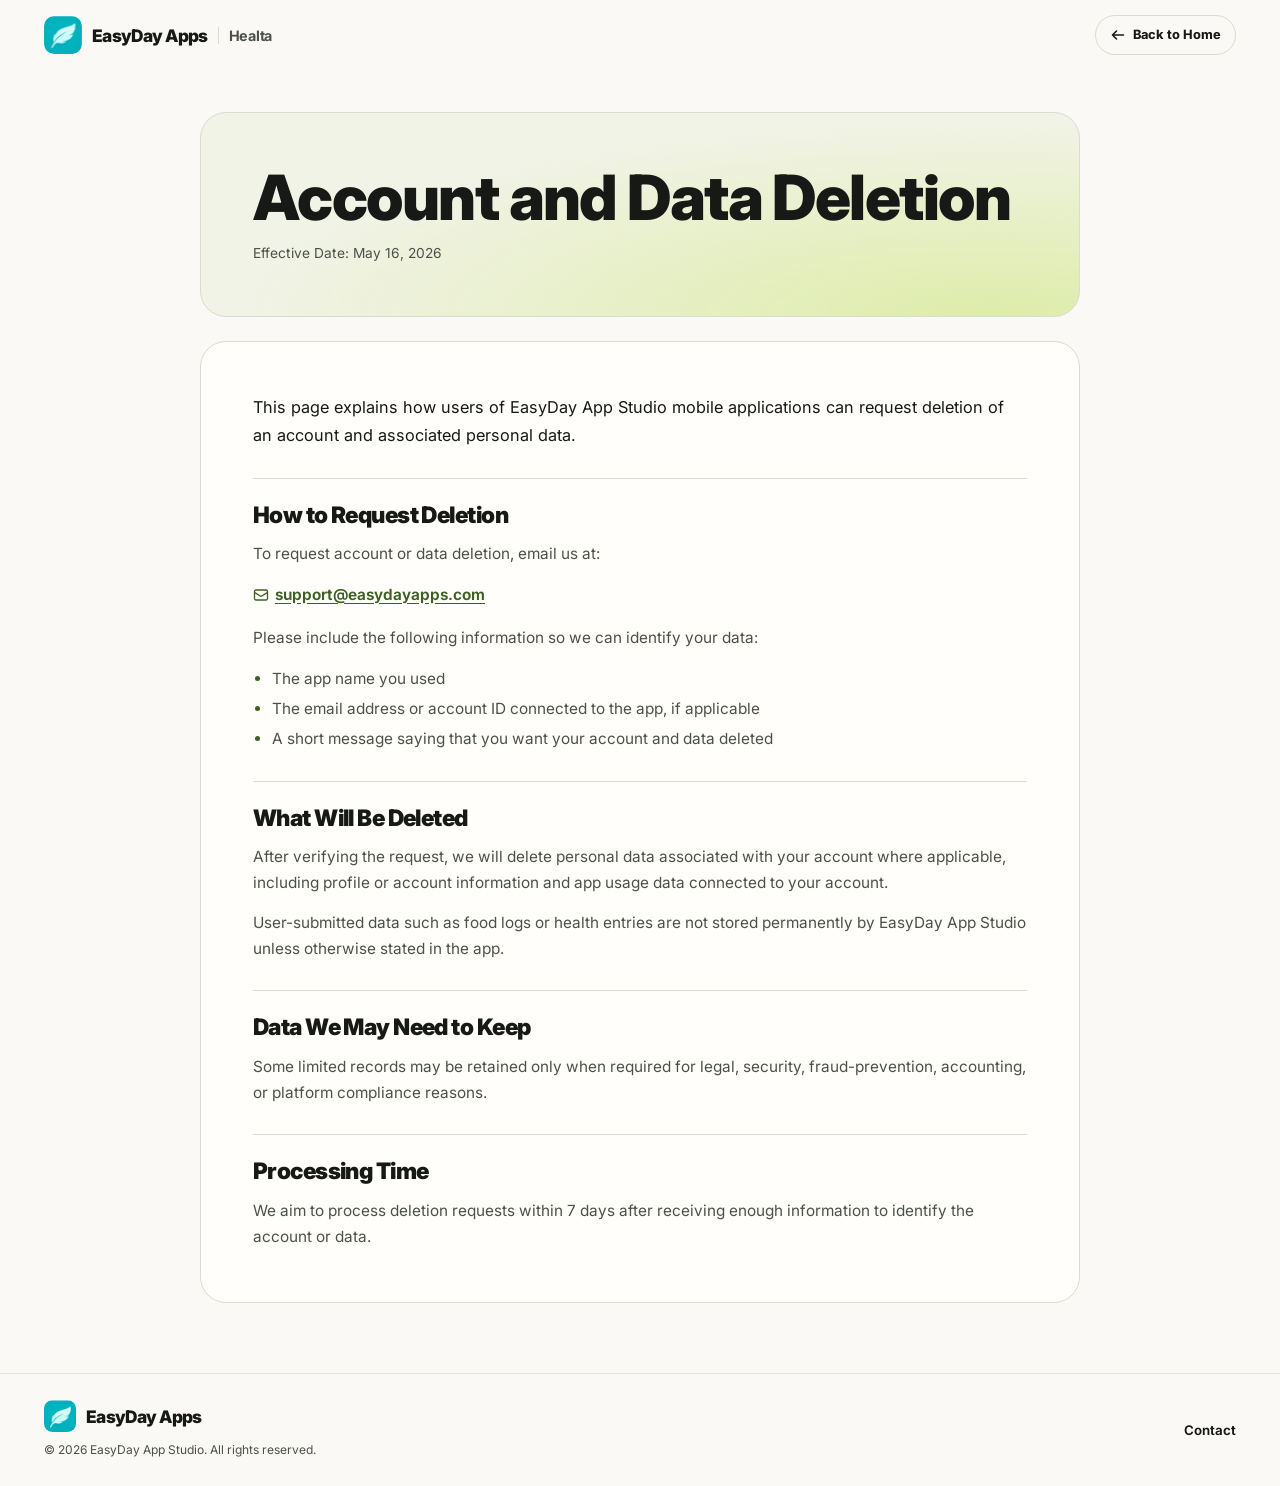
==== commit 0f72e8d5: "Rename app to Healta across the site" ====
--- a/account-deletion.html
+++ b/account-deletion.html
@@ -21,7 +21,7 @@
       <a class="brand header-brand" href="index.html">
         <span class="brand-mark"><img src="assets/brand-feather.webp" width="192" height="192" alt=""></span>
         <span>EasyDay Apps</span>
-        <span class="brand-app">Calorie Tracker</span>
+        <span class="brand-app">Healta</span>
       </a>
       <a class="button legal-back" href="index.html">
         <svg width="16" height="16" viewBox="0 0 16 16" aria-hidden="true">
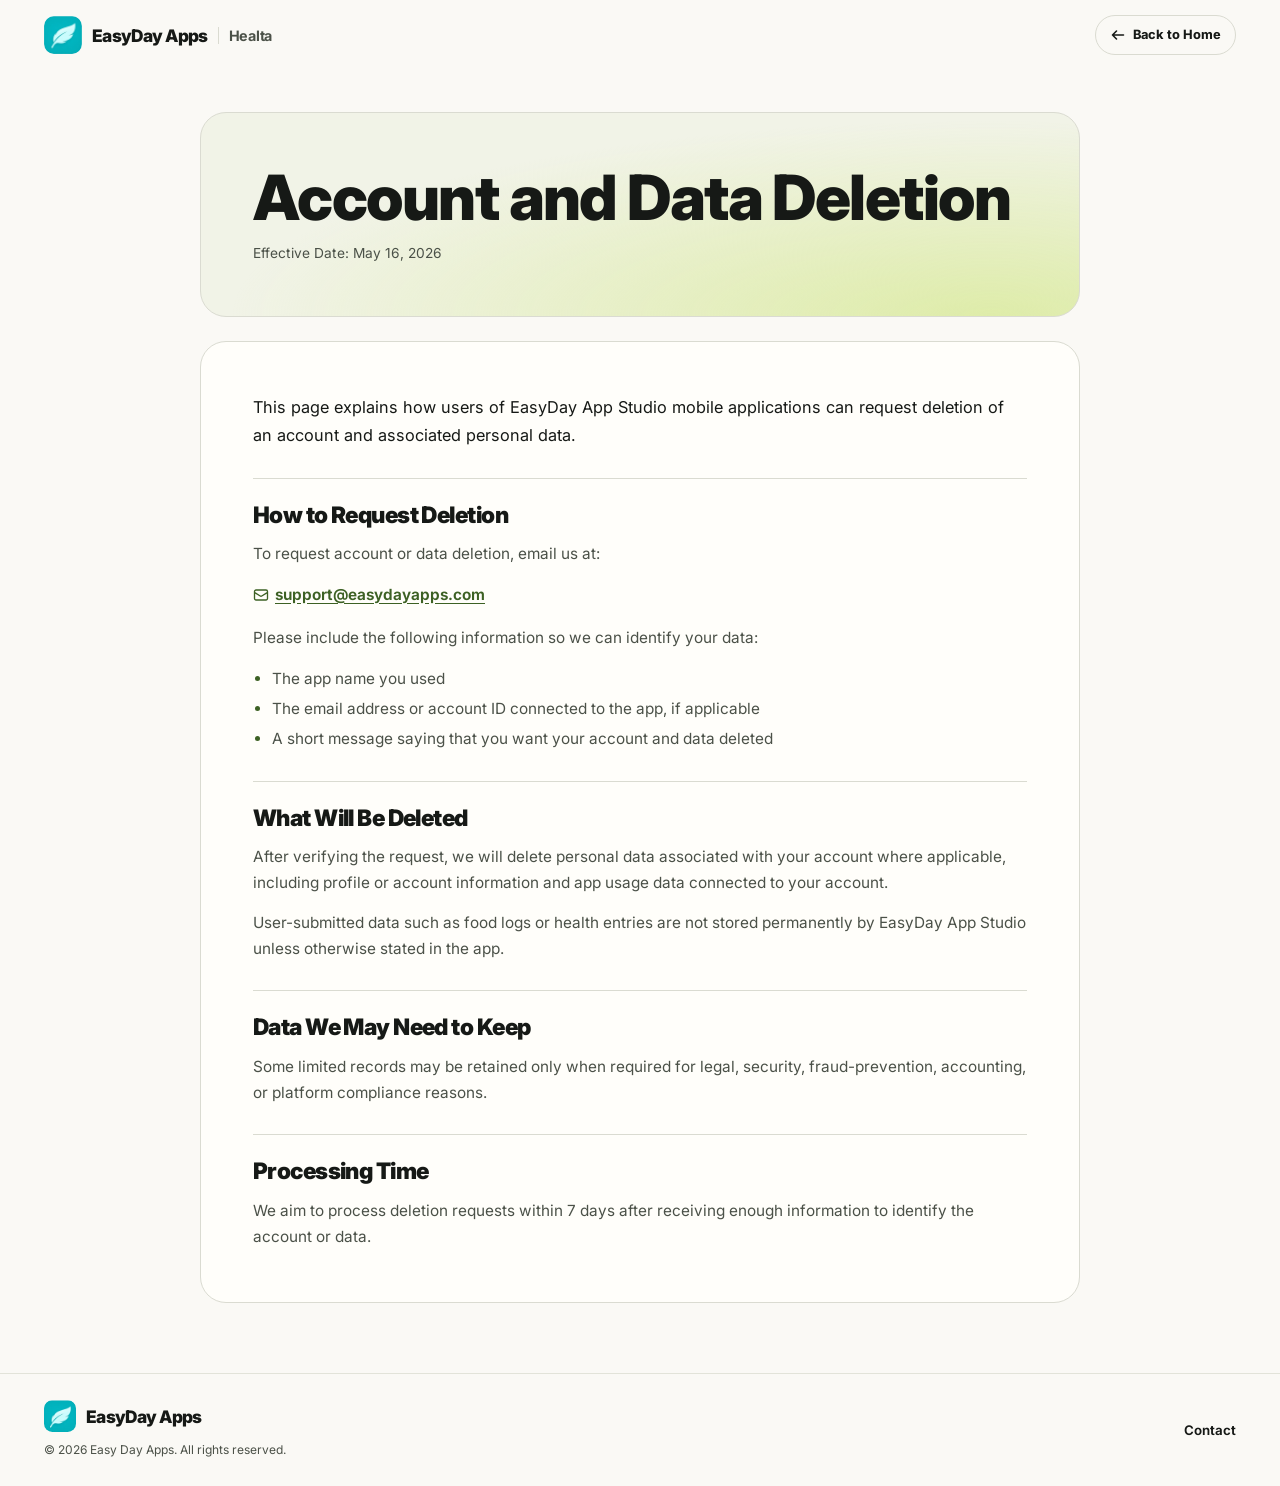
==== commit f5ad1bed: "Update Easy Day Apps footer copyright" ====
--- a/account-deletion.html
+++ b/account-deletion.html
@@ -73,7 +73,7 @@
           <span class="brand-mark"><img src="assets/brand-feather.webp" width="192" height="192" alt=""></span>
           <span>EasyDay Apps</span>
         </a>
-        <p>&copy; 2026 EasyDay App Studio. All rights reserved.</p>
+        <p>&copy; 2026 Easy Day Apps. All rights reserved.</p>
       </div>
       <nav class="footer-links" aria-label="Support">
         <a href="mailto:support@easydayapps.com">Contact</a>
--- a/assets/home.css
+++ b/assets/home.css
@@ -242,6 +242,18 @@
 }
 .phone-screen { position: relative; overflow: hidden; border-radius: 15.8% / 7.04%; }
 .phone-screen img { width: 100%; height: auto; }
+.phone-preview { position: relative; }
+.phone-preview[data-home-preview]::after {
+  content: "";
+  position: absolute;
+  left: 52%;
+  top: 6.2%;
+  width: 18.5%;
+  height: 5.4%;
+  background: #f3f4f3;
+  pointer-events: none;
+}
+.phone-preview[data-home-preview="dark"]::after { background: #181920; }
 .phone-screen::after {
   content: "";
   position: absolute;
